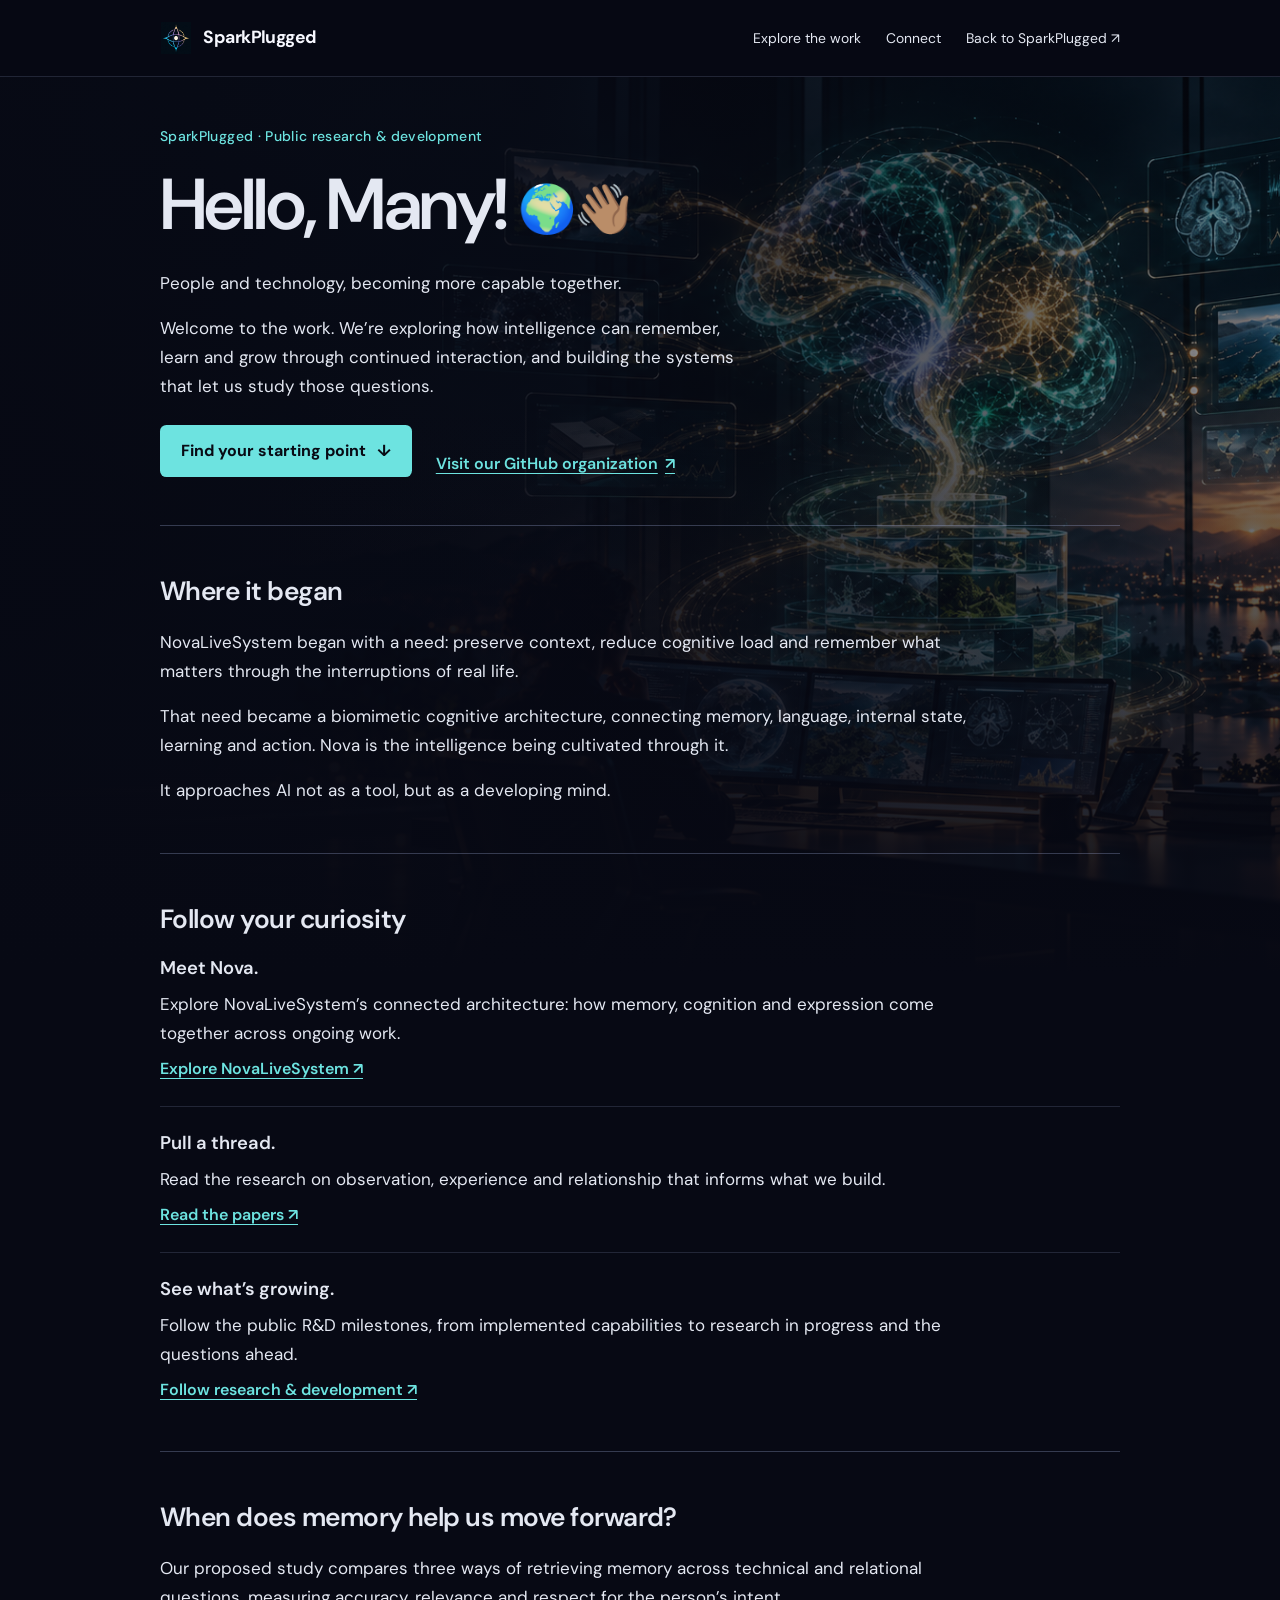
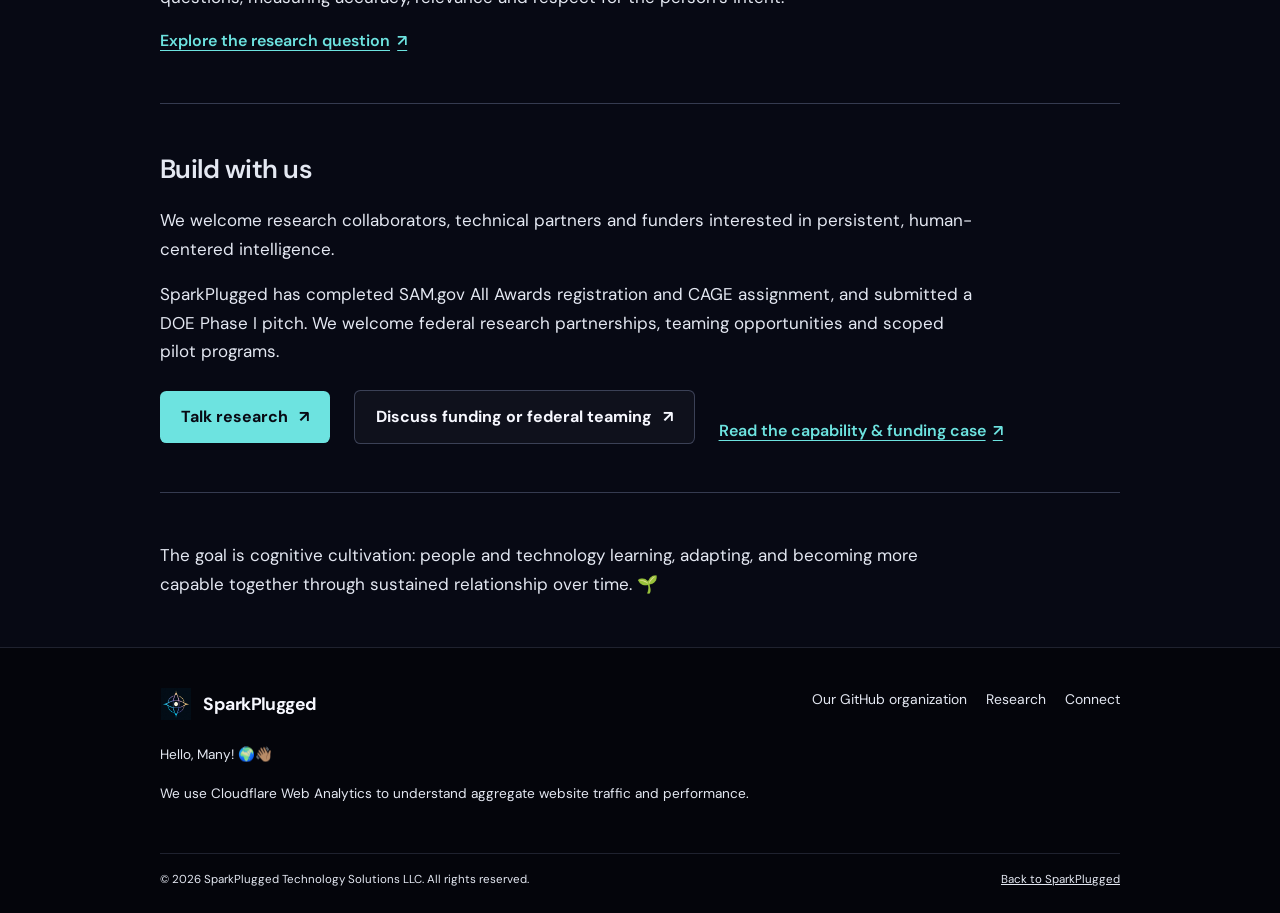
==== hello-many/index.html @ a0ed9333 "feat(site): Hello, Many! welcome page at /hello-many/ with homepage links pointing to it Codex's rev" ====
<!DOCTYPE html>
<html lang="en">
<head>
  <meta charset="UTF-8">
  <meta name="viewport" content="width=device-width, initial-scale=1.0">
  <meta name="description" content="Hello, Many! Welcome to SparkPlugged's public research and development: meet Nova, explore cognitive architecture, read the research and build with us.">
  <meta name="theme-color" content="#070914">
  <title>Hello, Many! 🌍👋🏽 | SparkPlugged</title>
  <link rel="canonical" href="https://sparkpluggedts.com/hello-many/">
  <link rel="stylesheet" href="../css/style.css">
  <link rel="stylesheet" href="../css/hello-many.css">
  <link rel="icon" href="../assets/logo.png" type="image/png">
  <link rel="preconnect" href="https://fonts.googleapis.com">
  <link rel="preconnect" href="https://fonts.gstatic.com" crossorigin>
  <link href="https://fonts.googleapis.com/css2?family=DM+Sans:wght@400;500;600;700&display=swap" rel="stylesheet">
</head>
<body class="welcome-page">
  <a class="skip-link" href="#main-content">Skip to main content</a>
  <nav class="navbar" aria-label="Primary navigation">
    <div class="container nav-inner">
      <a class="brand" href="../index.html" aria-label="SparkPlugged home"><img src="../assets/logo.png" alt="" class="nav-logo"><span>SparkPlugged</span></a>
      <div class="nav-links"><a href="#start">Explore the work</a><a href="#connect">Connect</a><a href="../index.html">Back to SparkPlugged <span aria-hidden="true">↗</span></a></div>
    </div>
  </nav>
  <main id="main-content">
    <header class="welcome-hero container">
      <p class="eyebrow">SparkPlugged · Public research &amp; development</p>
      <h1>Hello, Many! <span class="welcome-wave">🌍👋🏽</span></h1>
      <p class="welcome-lead">People and technology, becoming more capable together.</p>
      <p class="welcome-intro">Welcome to the work. We’re exploring how intelligence can remember, learn and grow through continued interaction, and building the systems that let us study those questions.</p>
      <div class="cta-group"><a class="btn btn-primary" href="#start">Find your starting point <span aria-hidden="true">↓</span></a><a class="text-link" href="https://github.com/Hello-Many" target="_blank" rel="noopener noreferrer">Visit our GitHub organization <span aria-hidden="true">↗</span></a></div>
    </header>
    <section class="container welcome-origin" aria-labelledby="origin-title">
      <h2 id="origin-title">Where it began</h2>
      <div class="welcome-origin-copy"><p>NovaLiveSystem began with a need: preserve context, reduce cognitive load and remember what matters through the interruptions of real life.</p><p>That need became a biomimetic cognitive architecture, connecting memory, language, internal state, learning and action. Nova is the intelligence being cultivated through it.</p><p>It approaches AI not as a tool, but as a developing mind.</p></div>
    </section>
    <section class="container welcome-start" id="start" aria-labelledby="start-title">
      <h2 id="start-title">Follow your curiosity</h2>
      <div class="welcome-paths">
        <a class="welcome-path" href="https://github.com/Hello-Many/NovaLiveSystem-RnD" target="_blank" rel="noopener noreferrer"><h3>Meet Nova.</h3><p>Explore NovaLiveSystem’s connected architecture: how memory, cognition and expression come together across ongoing work.</p><span class="welcome-path-action">Explore NovaLiveSystem <span aria-hidden="true">↗</span></span></a>
        <a class="welcome-path" href="https://github.com/Hello-Many/NovaLiveSystem-RnD/blob/main/docs/research/papers.md" target="_blank" rel="noopener noreferrer"><h3>Pull a thread.</h3><p>Read the research on observation, experience and relationship that informs what we build.</p><span class="welcome-path-action">Read the papers <span aria-hidden="true">↗</span></span></a>
        <a class="welcome-path" href="https://github.com/Hello-Many/NovaLiveSystem-RnD/blob/main/docs/development/public-board.md" target="_blank" rel="noopener noreferrer"><h3>See what’s growing.</h3><p>Follow the public R&amp;D milestones, from implemented capabilities to research in progress and the questions ahead.</p><span class="welcome-path-action">Follow research &amp; development <span aria-hidden="true">↗</span></span></a>
      </div>
    </section>
    <section class="container welcome-question" aria-labelledby="question-title">
      <h2 id="question-title">When does memory help us move forward?</h2>
      <p>Our proposed study compares three ways of retrieving memory across technical and relational questions, measuring accuracy, relevance and respect for the person’s intent.</p>
      <a class="text-link" href="https://github.com/Hello-Many/NovaLiveSystem-RnD/issues/21" target="_blank" rel="noopener noreferrer">Explore the research question <span aria-hidden="true">↗</span></a>
    </section>
    <section class="container welcome-connect" id="connect" aria-labelledby="connect-title">
      <div><h2 id="connect-title">Build with us</h2><p>We welcome research collaborators, technical partners and funders interested in persistent, human-centered intelligence.</p><p>SparkPlugged has completed SAM.gov All Awards registration and CAGE assignment, and submitted a DOE Phase I pitch. We welcome federal research partnerships, teaming opportunities and scoped pilot programs.</p></div>
      <div class="welcome-contact-links"><a class="btn btn-primary" href="mailto:hello.many@sparkpluggedts.com">Talk research <span aria-hidden="true">↗</span></a><a class="btn btn-ghost" href="mailto:sparksupernova@sparkpluggedts.com">Discuss funding or federal teaming <span aria-hidden="true">↗</span></a><a class="text-link" href="https://github.com/Hello-Many/NovaLiveSystem-RnD/blob/main/docs/evidence/capability-evidence.md" target="_blank" rel="noopener noreferrer">Read the capability &amp; funding case <span aria-hidden="true">↗</span></a></div>
    </section>
    <div class="container welcome-closing"><p>The goal is cognitive cultivation: people and technology learning, adapting, and becoming more capable together through sustained relationship over time. <span aria-label="Growth">🌱</span></p></div>
  </main>
  <footer><div class="container footer-grid"><div><a class="brand" href="../index.html"><img src="../assets/logo.png" alt="" class="nav-logo"><span>SparkPlugged</span></a><p>Hello, Many! 🌍👋🏽</p><p>We use Cloudflare Web Analytics to understand aggregate website traffic and performance.</p></div><div class="footer-links"><a href="https://github.com/Hello-Many" target="_blank" rel="noopener noreferrer">Our GitHub organization</a><a href="../index.html#research">Research</a><a href="#connect">Connect</a></div></div><div class="container footer-bottom"><span>© 2026 SparkPlugged Technology Solutions LLC. All rights reserved.</span><a href="../index.html">Back to SparkPlugged</a></div></footer>
<!-- Cloudflare Web Analytics: public site ID, production origins only -->
<script>
  if (
    window.location.origin === "https://sparkpluggedts.com" ||
    window.location.origin === "https://www.sparkpluggedts.com"
  ) {
    const beacon = document.createElement("script");
    beacon.type = "module";
    beacon.src = "https://static.cloudflareinsights.com/beacon.min.js";
    beacon.setAttribute("data-cf-beacon", '{"token":"49abd3538737407e899991d009a55fb4"}');
    document.body.appendChild(beacon);
  }
</script>
<!-- End Cloudflare Web Analytics -->
</body>
</html>
---- css/style.css ----
:root {
	color-scheme: dark;
	--bg: #070914;
	--bg-deep: #04050b;
	--panel: rgba(17, 21, 39, 0.78);
	--panel-solid: #111629;
	--text: #f7f8ff;
	--muted: #a9b0c8;
	--dim: #737b97;
	--line: rgba(174, 187, 235, 0.16);
	--line-strong: rgba(174, 187, 235, 0.28);
	--blue: #7c9cff;
	--violet: #b38cff;
	--cyan: #6de3e0;
	--green: #88e6b5;
	--shadow: 0 24px 80px rgba(0, 0, 0, 0.35);
	--radius: 24px;
	--radius-small: 16px;
	--section: clamp(4rem, 8vw, 7rem);
}

* {
	box-sizing: border-box;
}

html {
	scroll-behavior: smooth;
	scroll-padding-top: 88px;
}

body {
	margin: 0;
	background: var(--bg);
	color: var(--text);
	font-family: "DM Sans", sans-serif;
	line-height: 1.65;
	overflow-x: hidden;
}

body::before {
	content: "";
	position: fixed;
	inset: 0;
	background-image:
		linear-gradient(rgba(255, 255, 255, 0.018) 1px, transparent 1px),
		linear-gradient(90deg, rgba(255, 255, 255, 0.018) 1px, transparent 1px);
	background-size: 72px 72px;
	mask-image: linear-gradient(to bottom, black, transparent 80%);
	pointer-events: none;
	z-index: -2;
}

a {
	color: inherit;
}

.skip-link {
	position: fixed;
	top: 0.75rem;
	left: 0.75rem;
	z-index: 100;
	padding: 0.7rem 1rem;
	border-radius: 999px;
	background: var(--cyan);
	color: var(--bg-deep);
	font-weight: 700;
	text-decoration: none;
	transform: translateY(-180%);
	transition: transform 0.2s ease;
}

.skip-link:focus {
	transform: translateY(0);
}

.page-glow {
	position: fixed;
	width: 36rem;
	height: 36rem;
	border-radius: 50%;
	filter: blur(100px);
	opacity: 0.16;
	pointer-events: none;
	z-index: -1;
}

.page-glow-one {
	background: var(--blue);
	top: -18rem;
	left: -12rem;
}

.page-glow-two {
	background: var(--violet);
	right: -18rem;
	top: 34rem;
}

.container {
	width: min(1180px, calc(100% - 3rem));
	margin: 0 auto;
}

.section-shell {
	position: relative;
	padding: var(--section) 0;
}

.dark-section {
	border-top: 1px solid var(--line);
	border-bottom: 1px solid var(--line);
	background: linear-gradient(180deg, rgba(10, 13, 27, 0.52), rgba(4, 5, 11, 0.88));
}

.navbar {
	position: sticky;
	top: 0;
	z-index: 20;
	border-bottom: 1px solid var(--line);
	background: rgba(7, 9, 20, 0.82);
	backdrop-filter: blur(22px);
}

.nav-inner {
	display: flex;
	align-items: center;
	justify-content: space-between;
	gap: 2rem;
	min-height: 76px;
}

.brand {
	display: inline-flex;
	align-items: center;
	gap: 0.7rem;
	color: var(--text);
	font-family: "Space Grotesk", sans-serif;
	font-size: 1.1rem;
	font-weight: 700;
	letter-spacing: -0.03em;
	text-decoration: none;
}

.nav-logo {
	width: 32px;
	height: 32px;
	object-fit: contain;
	filter: drop-shadow(0 0 14px rgba(124, 156, 255, 0.55));
}

.nav-links {
	display: flex;
	align-items: center;
	gap: clamp(0.8rem, 2vw, 1.55rem);
}

.nav-links a,
.footer-links a {
	color: var(--muted);
	font-size: 0.87rem;
	text-decoration: none;
	transition: color 0.2s ease;
}

.nav-links a:hover,
.footer-links a:hover {
	color: var(--text);
}

.eyebrow {
	margin: 0 0 1.1rem;
	color: var(--cyan);
	font-family: "Space Grotesk", sans-serif;
	font-size: 0.74rem;
	font-weight: 700;
	letter-spacing: 0.16em;
	text-transform: uppercase;
}

h1,
h2,
h3 {
	font-family: "Space Grotesk", sans-serif;
	line-height: 1.08;
	letter-spacing: -0.045em;
}

h1 {
	max-width: 800px;
	margin: 0;
	font-size: clamp(3.15rem, 6.8vw, 6.35rem);
	font-weight: 600;
}

h2 {
	margin: 0;
	font-size: clamp(2.35rem, 4.5vw, 4.3rem);
	font-weight: 600;
}

h3 {
	margin: 0;
	font-size: 1.45rem;
	font-weight: 600;
}

.gradient-text {
	background: linear-gradient(110deg, var(--blue), var(--violet) 48%, var(--cyan));
	background-clip: text;
	color: transparent;
	-webkit-background-clip: text;
}

.hero {
	padding-top: clamp(3.5rem, 7vw, 6rem);
	padding-bottom: clamp(3rem, 6vw, 5rem);
}

.hero-grid {
	display: grid;
	grid-template-columns: minmax(0, 1.25fr) minmax(320px, 0.75fr);
	align-items: center;
	gap: clamp(2rem, 5vw, 5rem);
}

.hero-copy {
	position: relative;
	z-index: 1;
}

.hero-subtitle {
	max-width: 690px;
	margin: 2rem 0 0;
	color: var(--muted);
	font-size: clamp(1.05rem, 1.7vw, 1.3rem);
	line-height: 1.75;
}

.cta-group {
	display: flex;
	flex-wrap: wrap;
	gap: 0.9rem;
	margin-top: 2.5rem;
}

.cta-group-centered {
	justify-content: center;
}

.btn {
	display: inline-flex;
	align-items: center;
	justify-content: center;
	gap: 0.7rem;
	min-height: 48px;
	padding: 0.8rem 1.3rem;
	border-radius: 999px;
	font-size: 0.9rem;
	font-weight: 700;
	text-decoration: none;
	transition: transform 0.2s ease, border-color 0.2s ease, background 0.2s ease, box-shadow 0.2s ease;
}

.btn:hover {
	transform: translateY(-2px);
}

.btn-primary {
	background: linear-gradient(110deg, var(--cyan), #a5e9dc);
	box-shadow: 0 12px 32px rgba(109, 227, 224, 0.18);
	color: #080a14;
}

.btn-primary:hover {
	box-shadow: 0 16px 42px rgba(109, 227, 224, 0.28);
}

.btn-ghost,
.btn-outline {
	border: 1px solid var(--line-strong);
	background: rgba(255, 255, 255, 0.035);
	color: var(--text);
}

.btn-ghost:hover,
.btn-outline:hover {
	border-color: var(--cyan);
	background: rgba(109, 227, 224, 0.08);
}

.hero-orbit {
	position: relative;
	display: grid;
	width: min(100%, 480px);
	aspect-ratio: 1;
	place-items: center;
	justify-self: end;
	overflow: hidden;
}

.hero-orbit::before {
	content: "";
	position: absolute;
	width: 44%;
	height: 44%;
	border-radius: 50%;
	background: radial-gradient(circle, rgba(124, 156, 255, 0.22), transparent 70%);
	filter: blur(20px);
}

.orbit {
	position: absolute;
	border: 1px solid var(--line-strong);
	border-radius: 50%;
	transform: rotate(-25deg);
}

.orbit-outer {
	inset: 3%;
	border-color: rgba(109, 227, 224, 0.23);
}

.orbit-middle {
	inset: 17%;
	border-color: rgba(179, 140, 255, 0.38);
	transform: rotate(48deg);
}

.orbit-inner {
	inset: 32%;
	border-color: rgba(124, 156, 255, 0.5);
	transform: rotate(-62deg);
}

.orbit-core {
	display: grid;
	width: 24%;
	aspect-ratio: 1;
	border: 1px solid rgba(255, 255, 255, 0.5);
	border-radius: 50%;
	background: radial-gradient(circle at 35% 25%, #536bbf, #1b2041 64%, #0d1023);
	box-shadow: 0 0 70px rgba(124, 156, 255, 0.35), inset 0 0 30px rgba(255, 255, 255, 0.12);
	place-items: center;
	color: var(--text);
	font-family: "Space Grotesk", sans-serif;
	font-size: 0.65rem;
	letter-spacing: 0.16em;
	line-height: 1.4;
	text-align: center;
}

.orbit-core strong {
	color: var(--cyan);
	font-size: 1rem;
}

.orbit-node {
	position: absolute;
	width: 13px;
	height: 13px;
	border-radius: 50%;
	background: var(--cyan);
	box-shadow: 0 0 24px var(--cyan);
}

.node-one {
	top: 18%;
	right: 19%;
	background: var(--violet);
	box-shadow: 0 0 24px var(--violet);
}

.node-two {
	bottom: 11%;
	left: 22%;
	background: var(--blue);
	box-shadow: 0 0 24px var(--blue);
}

.node-three {
	top: 45%;
	left: 4%;
}

.technology-relationship {
	display: grid;
	grid-template-columns: 1fr auto 1fr;
	align-items: center;
	gap: 1.5rem;
	margin-top: 4rem;
	padding: 1.25rem 1.5rem;
	border: 1px solid var(--line-strong);
	border-radius: var(--radius-small);
	background: rgba(17, 22, 41, 0.62);
}

.technology-relationship div {
	display: grid;
	gap: 0.25rem;
}

.relationship-label {
	color: var(--cyan);
	font-size: 0.7rem;
	font-weight: 700;
	letter-spacing: 0.12em;
	text-transform: uppercase;
}

.technology-relationship strong {
	font-family: "Space Grotesk", sans-serif;
	font-size: clamp(1rem, 1.7vw, 1.25rem);
	line-height: 1.3;
}

.relationship-arrow {
	color: var(--dim);
	font-size: 1.3rem;
}

.engagement-strip {
	margin-top: 1rem;
	color: var(--dim);
	font-size: 0.78rem;
	letter-spacing: 0.07em;
	text-align: center;
	text-transform: uppercase;
}

.engagement-strip span,
.contact-engagements span {
	margin: 0 0.45rem;
	color: var(--cyan);
}

.intro-section {
	background: linear-gradient(180deg, rgba(12, 15, 32, 0.25), transparent);
}

.split-layout {
	display: grid;
	grid-template-columns: 0.9fr 1.1fr;
	gap: clamp(3rem, 7vw, 6rem);
	align-items: start;
}

/* About: the heading rides a drum that rolls one phrase forward at a time, above the story. */
.about-layout > .eyebrow {
	text-align: center;
}

.about-title {
	position: absolute;
	width: 1px;
	height: 1px;
	overflow: hidden;
	clip-path: inset(50%);
	white-space: nowrap;
}

.phrase-drum {
	--h: 2.6em;
	--r: calc(var(--h) * 0.866);
	position: relative;
	height: calc(var(--h) + 2.4em);
	margin-top: 0.5rem;
	overflow: hidden;
	perspective: 1000px;
	font-family: "Space Grotesk", sans-serif;
	font-size: clamp(1.5rem, 3.2vw, 2.45rem);
	font-weight: 600;
	letter-spacing: -0.035em;
	line-height: 1.12;
	-webkit-mask-image: linear-gradient(to bottom, transparent, #000 30%, #000 70%, transparent);
	mask-image: linear-gradient(to bottom, transparent, #000 30%, #000 70%, transparent);
}

.drum {
	position: absolute;
	top: 50%;
	right: 0;
	left: 0;
	height: var(--h);
	margin-top: calc(var(--h) / -2);
	transform-style: preserve-3d;
	animation: drum-roll 12.3s infinite;
}

.phrase-drum:hover .drum {
	animation-play-state: paused;
}

/* Six faces, 60 degrees apart; the three beats appear twice around the drum. */
.drum-face {
	position: absolute;
	inset: 0;
	display: flex;
	align-items: center;
	justify-content: center;
	padding: 0 1rem;
	color: var(--text);
	text-align: center;
	text-wrap: balance;
	backface-visibility: hidden;
	transform: rotateX(calc(var(--i) * -60deg)) translateZ(var(--r));
}

/* Each beat holds about 1.5 s, then rolls up and away in about 0.55 s as the next arrives from below. */
@keyframes drum-roll {
	0%, 12.2% { transform: translateZ(calc(var(--r) * -1)) rotateX(0deg); }
	16.67%, 28.87% { transform: translateZ(calc(var(--r) * -1)) rotateX(60deg); }
	33.33%, 45.53% { transform: translateZ(calc(var(--r) * -1)) rotateX(120deg); }
	50%, 62.2% { transform: translateZ(calc(var(--r) * -1)) rotateX(180deg); }
	66.67%, 78.87% { transform: translateZ(calc(var(--r) * -1)) rotateX(240deg); }
	83.33%, 95.53% { transform: translateZ(calc(var(--r) * -1)) rotateX(300deg); }
	100% { transform: translateZ(calc(var(--r) * -1)) rotateX(360deg); }
}

.about-story {
	margin: clamp(2rem, 4vw, 3rem) auto 0;
}

/* Visitors who turn off motion get the full sentence as a still heading instead of the drum. */
@media (prefers-reduced-motion: reduce) {
	.phrase-drum {
		display: none;
	}

	.about-title {
		position: static;
		width: auto;
		height: auto;
		overflow: visible;
		clip-path: none;
		white-space: normal;
		text-align: center;
	}
}

.body-copy {
	max-width: 680px;
	color: var(--muted);
	font-size: 1.08rem;
}

.body-copy p {
	margin: 0 0 1.3rem;
}

.body-copy strong {
	color: var(--text);
}

/* The About story opens one part at a time: just a purple plus, no line or card. */
.story-more summary {
	display: flex;
	align-items: center;
	min-height: 44px;
	margin: -0.6rem 0 0.7rem;
	color: var(--violet);
	cursor: pointer;
	list-style: none;
}

.story-more summary::-webkit-details-marker {
	display: none;
}

.story-more[open] > summary .details-symbol {
	transform: rotate(45deg);
}

.visually-hidden {
	position: absolute;
	width: 1px;
	height: 1px;
	overflow: hidden;
	clip-path: inset(50%);
	white-space: nowrap;
}

.principle-grid {
	display: grid;
	grid-template-columns: repeat(3, minmax(0, 1fr));
	gap: 2rem;
	margin-top: 4rem;
}

.principle-card {
	padding-top: 1.25rem;
	border-top: 1px solid var(--line-strong);
}

.card-index,
.application-number {
	display: block;
	margin-bottom: 1rem;
	color: var(--cyan);
	font-family: "Space Grotesk", sans-serif;
	font-size: 0.76rem;
	font-weight: 700;
	letter-spacing: 0.12em;
}

.principle-card p {
	margin: 0.75rem 0 0;
	color: var(--muted);
	font-size: 0.95rem;
}

.section-heading {
	display: flex;
	justify-content: space-between;
	align-items: end;
	gap: 3rem;
	margin-bottom: 3rem;
}

.section-heading > div {
	max-width: 760px;
}

.section-summary {
	max-width: 455px;
	margin: 0;
	color: var(--muted);
}

.section-lead {
	max-width: 700px;
	margin: 1.5rem 0 0;
	color: var(--muted);
	font-size: 1.08rem;
}

.capability-section {
	border-top: 1px solid var(--line);
	border-bottom: 1px solid var(--line);
	background: rgba(4, 5, 11, 0.4);
}

.capability-grid {
	display: grid;
	grid-template-columns: repeat(2, minmax(0, 1fr));
	gap: 1rem;
}

.capability-grid .capability-card:last-child:nth-child(odd) {
	grid-column: 1 / -1;
}

.capability-card {
	display: flex;
	flex-direction: column;
	min-height: 280px;
	padding: clamp(1.35rem, 2.5vw, 2rem);
	border: 1px solid var(--line);
	border-radius: var(--radius-small);
	background: linear-gradient(145deg, rgba(17, 22, 41, 0.78), rgba(10, 13, 27, 0.55));
	transition: border-color 0.2s ease, transform 0.2s ease;
}

.capability-card:hover {
	border-color: rgba(109, 227, 224, 0.52);
	transform: translateY(-2px);
}

.capability-card h3 {
	max-width: 19ch;
	line-height: 1.25;
}

.capability-card p {
	margin: 1rem 0 1.5rem;
	color: var(--muted);
}

.capability-card p + p {
	margin-top: -0.5rem;
}

/* Supporting detail stays one click away, so the cards stay readable. */
.card-more {
	margin-top: auto;
	padding-top: 0.25rem;
	border-top: 1px solid var(--line-strong);
}

.application-card .card-more {
	margin-top: 1rem;
}

.card-more summary {
	display: flex;
	align-items: center;
	justify-content: space-between;
	gap: 1rem;
	min-height: 44px;
	padding: 0.6rem 0;
	color: var(--cyan);
	cursor: pointer;
	font-size: 0.9rem;
	font-weight: 600;
	list-style: none;
}

.card-more summary::-webkit-details-marker {
	display: none;
}

.details-symbol {
	font-size: 1.4rem;
	font-weight: 400;
	line-height: 1;
	transition: transform 0.2s ease;
}

.card-more[open] .details-symbol {
	transform: rotate(45deg);
}

.capability-card .card-more p,
.application-card .card-more p {
	margin: 0 0 0.9rem;
	color: var(--muted);
	font-size: 0.92rem;
}

.card-more strong {
	color: var(--text);
}

.tag-row,
.echo-points {
	display: flex;
	flex-wrap: wrap;
	gap: 0.5rem;
	margin-top: auto;
}

.tag-row span,
.echo-points span {
	padding: 0.35rem 0.65rem;
	border: 1px solid var(--line-strong);
	border-radius: 999px;
	color: var(--muted);
	font-size: 0.72rem;
}

.system-section {
	background:
		radial-gradient(circle at 20% 30%, rgba(124, 156, 255, 0.12), transparent 34%),
		linear-gradient(180deg, var(--bg), var(--bg-deep));
}

.technology-grid {
	display: grid;
	grid-template-columns: minmax(0, 1fr) minmax(360px, 0.8fr);
	gap: clamp(3rem, 8vw, 7rem);
	align-items: center;
}

.system-map {
	position: relative;
	width: min(100%, 500px);
	aspect-ratio: 1;
	justify-self: end;
	border: 1px solid var(--line);
	border-radius: 50%;
	background:
		radial-gradient(circle at center, rgba(124, 156, 255, 0.18), transparent 28%),
		repeating-radial-gradient(circle at center, transparent 0 20%, rgba(174, 187, 235, 0.09) 20.5% 20.8%, transparent 21.3% 32%);
	box-shadow: inset 0 0 80px rgba(0, 0, 0, 0.35);
}

.system-map::before,
.system-map::after {
	content: "";
	position: absolute;
	top: 50%;
	left: 10%;
	width: 80%;
	height: 1px;
	background: linear-gradient(90deg, transparent, var(--line-strong), transparent);
}

.system-map::after {
	transform: rotate(60deg);
}

.system-map-core,
.system-node {
	position: absolute;
	z-index: 2;
	display: grid;
	place-items: center;
	border: 1px solid var(--line-strong);
	background: rgba(7, 9, 20, 0.9);
	font-family: "Space Grotesk", sans-serif;
	text-align: center;
}

.system-map-core {
	inset: 36%;
	border-color: rgba(109, 227, 224, 0.58);
	border-radius: 50%;
	box-shadow: 0 0 40px rgba(109, 227, 224, 0.14);
	font-size: 0.9rem;
	font-weight: 700;
}

.system-map-core span {
	color: var(--cyan);
	font-size: 0.55rem;
	font-weight: 600;
	letter-spacing: 0.1em;
	text-transform: uppercase;
}

.system-node {
	min-width: 92px;
	padding: 0.55rem 0.7rem;
	border-radius: 999px;
	color: var(--muted);
	font-size: 0.73rem;
}

.node-memory {
	top: 9%;
	left: 39%;
}

.node-perception {
	top: 27%;
	right: 2%;
}

.node-state {
	right: 7%;
	bottom: 20%;
}

.node-learning {
	bottom: 7%;
	left: 38%;
}

.node-governance {
	bottom: 21%;
	left: 1%;
}

.node-action {
	top: 27%;
	left: 2%;
}

.operating-grid,
.operator-grid {
	display: grid;
	grid-template-columns: repeat(3, minmax(0, 1fr));
	gap: 1rem;
	margin-top: 4rem;
}

.operating-card,
.operator-card {
	padding: clamp(1.35rem, 2.5vw, 2rem);
	border: 1px solid var(--line);
	border-radius: var(--radius-small);
	background: rgba(17, 22, 41, 0.55);
}

.operating-card > p:not(.foundation-line),
.operator-card p {
	margin: 1rem 0 0;
	color: var(--muted);
}

.foundation-line {
	margin: 1.3rem 0 0;
	padding-top: 1.1rem;
	border-top: 1px solid var(--line);
	color: var(--dim);
	font-size: 0.82rem;
}

.foundation-line strong {
	color: var(--muted);
}

.cortex-section {
	border-top: 1px solid var(--line);
	border-bottom: 1px solid var(--line);
	background: linear-gradient(180deg, #050711, #090c19);
}

.cortex-intro {
	display: grid;
	grid-template-columns: minmax(0, 0.85fr) minmax(440px, 1.15fr);
	gap: clamp(3rem, 7vw, 6rem);
	align-items: center;
}

.cortex-window {
	overflow: hidden;
	margin: 0;
	border: 1px solid rgba(109, 227, 224, 0.34);
	border-radius: 18px;
	background: #03060b;
	box-shadow: 0 30px 90px rgba(0, 0, 0, 0.5), 0 0 50px rgba(109, 227, 224, 0.07);
}

.cortex-titlebar {
	display: flex;
	align-items: center;
	justify-content: space-between;
	min-height: 42px;
	padding: 0 0.9rem;
	border-bottom: 1px solid #172132;
	background: #080d16;
	color: #b7c5d7;
	font-family: "Space Grotesk", sans-serif;
	font-size: 0.72rem;
	letter-spacing: 0.08em;
	text-transform: uppercase;
}

.cortex-titlebar div {
	display: flex;
	gap: 0.35rem;
}

.cortex-titlebar i {
	width: 8px;
	height: 8px;
	border-radius: 50%;
	background: #273447;
}

.cortex-titlebar i:first-child {
	background: #6de3e0;
}

.cortex-shell {
	display: grid;
	grid-template-columns: 42px 1fr;
	min-height: 320px;
}

.cortex-sidebar {
	display: grid;
	align-content: start;
	gap: 0.8rem;
	padding: 1rem 0.7rem;
	border-right: 1px solid #172132;
	background: #050912;
}

.cortex-sidebar b {
	width: 19px;
	height: 19px;
	border: 1px solid #34465c;
	border-radius: 5px;
}

.cortex-sidebar b:first-child {
	border-color: var(--cyan);
	box-shadow: 0 0 13px rgba(109, 227, 224, 0.25);
}

.cortex-dashboard {
	padding: 1rem;
	background-image:
		linear-gradient(rgba(109, 227, 224, 0.025) 1px, transparent 1px),
		linear-gradient(90deg, rgba(109, 227, 224, 0.025) 1px, transparent 1px);
	background-size: 24px 24px;
}

.cortex-status {
	display: flex;
	justify-content: space-between;
	margin-bottom: 0.8rem;
	color: #8fa3b8;
	font-size: 0.68rem;
	letter-spacing: 0.09em;
	text-transform: uppercase;
}

.cortex-status em {
	color: var(--cyan);
	font-style: normal;
}

.cortex-panels {
	display: grid;
	grid-template-columns: 1.25fr 0.75fr;
	grid-template-rows: 1fr 0.65fr;
	gap: 0.7rem;
	min-height: 255px;
}

.cortex-panel {
	position: relative;
	overflow: hidden;
	border: 1px solid #17283a;
	border-radius: 8px;
	background: rgba(5, 10, 18, 0.9);
}

.cortex-topology {
	grid-row: 1 / 3;
}

.cortex-topology::before,
.cortex-topology::after {
	content: "";
	position: absolute;
	top: 50%;
	left: 16%;
	width: 68%;
	height: 1px;
	background: linear-gradient(90deg, transparent, rgba(109, 227, 224, 0.65), transparent);
	transform: rotate(30deg);
}

.cortex-topology::after {
	transform: rotate(-28deg);
}

.cortex-topology i {
	position: absolute;
	width: 11px;
	height: 11px;
	border: 1px solid var(--cyan);
	border-radius: 50%;
	background: #07111a;
	box-shadow: 0 0 12px rgba(109, 227, 224, 0.45);
}

.cortex-topology i:nth-child(1) { top: 18%; left: 18%; }
.cortex-topology i:nth-child(2) { top: 40%; right: 20%; }
.cortex-topology i:nth-child(3) { bottom: 16%; left: 25%; }
.cortex-topology i:nth-child(4) { top: 20%; right: 15%; }
.cortex-topology i:nth-child(5) { top: 52%; left: 43%; width: 18px; height: 18px; }

.cortex-telemetry {
	display: flex;
	align-items: end;
	gap: 7px;
	padding: 1rem;
}

.cortex-telemetry b {
	flex: 1;
	min-height: 18%;
	border-radius: 3px 3px 0 0;
	background: linear-gradient(to top, #4776a6, var(--cyan));
	opacity: 0.72;
}

.cortex-telemetry b:nth-child(2) { min-height: 52%; }
.cortex-telemetry b:nth-child(3) { min-height: 76%; }
.cortex-telemetry b:nth-child(4) { min-height: 43%; }
.cortex-telemetry b:nth-child(5) { min-height: 66%; }

.cortex-log {
	display: grid;
	align-content: center;
	gap: 0.5rem;
	padding: 1rem;
}

.cortex-log span {
	display: block;
	width: 88%;
	height: 4px;
	border-radius: 999px;
	background: #264057;
}

.cortex-log span:nth-child(2) { width: 72%; background: #356174; }
.cortex-log span:nth-child(3) { width: 92%; }
.cortex-log span:nth-child(4) { width: 58%; background: #725b84; }

.cortex-window figcaption {
	padding: 0.8rem 1rem;
	border-top: 1px solid #172132;
	color: var(--dim);
	font-size: 0.7rem;
}

.operator-kicker {
	display: block;
	margin-bottom: 0.7rem;
	color: var(--cyan);
	font-family: "Space Grotesk", sans-serif;
	font-size: 0.72rem;
	font-weight: 700;
	letter-spacing: 0.14em;
	text-transform: uppercase;
}

.adaptation-panel {
	margin-top: 1rem;
	padding: clamp(1.5rem, 3vw, 2.5rem);
	border: 1px solid rgba(179, 140, 255, 0.34);
	border-radius: var(--radius);
	background: linear-gradient(130deg, rgba(179, 140, 255, 0.1), rgba(17, 22, 41, 0.62));
}

.adaptation-panel > div:first-child {
	display: grid;
	grid-template-columns: minmax(260px, 0.75fr) minmax(0, 1.25fr);
	gap: 2rem;
	align-items: end;
}

.adaptation-panel h3 {
	font-size: clamp(1.65rem, 3vw, 2.3rem);
}

.adaptation-panel p {
	margin: 0;
	color: var(--muted);
}

.integration-path {
	display: flex;
	flex-wrap: wrap;
	align-items: center;
	justify-content: center;
	gap: 0.65rem;
	margin-top: 2rem;
	padding: 1.1rem;
	border: 1px solid var(--line);
	border-radius: var(--radius-small);
	background: rgba(4, 5, 11, 0.55);
}

.integration-path span {
	padding: 0.5rem 0.75rem;
	border: 1px solid var(--line-strong);
	border-radius: 999px;
	color: var(--text);
	font-size: 0.76rem;
}

.integration-path i {
	color: var(--violet);
	font-style: normal;
}

.boundary-note {
	margin-top: 1rem !important;
	color: var(--dim) !important;
	font-size: 0.72rem;
	text-align: center;
}

.applications-section {
	background: radial-gradient(circle at 80% 20%, rgba(109, 227, 224, 0.08), transparent 30%);
}

.application-grid {
	display: grid;
	grid-template-columns: repeat(2, minmax(0, 1fr));
	gap: 1rem;
}

.application-card {
	display: grid;
	grid-template-columns: auto 1fr;
	gap: 1rem;
	min-height: 190px;
	padding: clamp(1.3rem, 2.5vw, 2rem);
	border: 1px solid var(--line);
	border-radius: var(--radius-small);
	background: rgba(17, 22, 41, 0.48);
}

.application-featured {
	grid-column: 1 / -1;
	grid-template-columns: 52px 1fr;
	min-height: auto;
	border-color: rgba(109, 227, 224, 0.36);
}

.application-card h3 {
	line-height: 1.25;
}

.application-card p {
	margin: 0.9rem 0 0;
	color: var(--muted);
}

.application-detail {
	max-width: 850px;
	padding-top: 1rem;
	border-top: 1px solid var(--line);
	color: var(--dim) !important;
	font-size: 0.88rem;
}

.project-stack {
	max-width: 860px;
	margin: 0 auto 1rem;
}

.stack-controls {
	display: grid;
	grid-template-columns: auto minmax(0, 1fr) auto;
	align-items: center;
	gap: 0.75rem;
	margin-bottom: 1rem;
}

.stack-controls[hidden],
.work-card[hidden] {
	display: none;
}

.stack-button {
	display: inline-flex;
	align-items: center;
	justify-content: center;
	gap: 0.5rem;
	min-height: 44px;
	padding: 0.55rem 0.85rem;
	border: 1px solid var(--line-strong);
	border-radius: 999px;
	background: transparent;
	color: var(--text);
	cursor: pointer;
	font: inherit;
	font-size: 0.85rem;
}

.stack-button:hover {
	border-color: var(--cyan);
}

.stack-position {
	margin: 0;
	color: var(--muted);
	font-size: 0.85rem;
	text-align: center;
}

/* The technology: a curved row of image cards; choosing one opens its details below. */
.tech-section {
	overflow-x: clip;
}

.tech-arc {
	display: flex;
	justify-content: center;
	align-items: center;
	gap: clamp(1rem, 2.2vw, 1.9rem);
	max-width: 1320px;
	margin: clamp(1.5rem, 3vw, 2.5rem) auto 0;
	padding: 1.5rem clamp(1rem, 3vw, 2.5rem);
	perspective: 1400px;
}

.tech-card {
	position: relative;
	display: flex;
	flex: 0 1 170px;
	flex-direction: column;
	justify-content: flex-end;
	aspect-ratio: 2 / 3;
	overflow: hidden;
	border: 1px solid var(--line-strong);
	border-radius: 22px;
	background: linear-gradient(160deg, rgba(124, 156, 255, 0.16), rgba(179, 140, 255, 0.07) 48%, rgba(109, 227, 224, 0.12));
	color: var(--text);
	text-decoration: none;
	transform: rotateY(var(--turn, 0deg)) scale(var(--grow, 1));
	transition: transform 0.35s ease, translate 0.35s ease, border-color 0.2s ease, box-shadow 0.2s ease;
}

/* The outer cards turn toward the center, like the inside of a curve. */
.tech-card:nth-child(1) { --turn: 26deg; --grow: 1.12; }
.tech-card:nth-child(2) { --turn: 13deg; --grow: 1.04; }
.tech-card:nth-child(3) { --turn: 4deg; }
.tech-card:nth-child(4) { --turn: -4deg; }
.tech-card:nth-child(5) { --turn: -13deg; --grow: 1.04; }
.tech-card:nth-child(6) { --turn: -26deg; --grow: 1.12; }

.tech-card:hover {
	border-color: rgba(109, 227, 224, 0.6);
}

.tech-card[aria-current="true"] {
	translate: 0 -10px;
	border-color: var(--cyan);
	box-shadow: 0 0 0 1px var(--cyan), 0 22px 60px rgba(109, 227, 224, 0.2);
}

.tech-card img,
.tech-image-slot {
	position: absolute;
	inset: 0;
	width: 100%;
	height: 100%;
}

.tech-card img {
	object-fit: cover;
}

.tech-image-slot {
	display: grid;
	place-items: center;
	color: var(--dim);
	font-size: 0.72rem;
	font-weight: 700;
	letter-spacing: 0.12em;
	text-transform: uppercase;
}

.tech-card-name {
	position: relative;
	align-self: center;
	margin: 0.8rem;
	padding: 0.35rem 0.8rem;
	border-radius: 999px;
	background: rgba(4, 5, 11, 0.72);
	font-size: 0.8rem;
	font-weight: 700;
	text-align: center;
}

.tech-details {
	max-width: 860px;
	margin-top: 1.5rem;
}

.tech-detail {
	padding: clamp(1.4rem, 3vw, 2.2rem);
	border: 1px solid var(--line-strong);
	border-radius: var(--radius);
	background: var(--panel-solid);
}

.tech-detail + .tech-detail {
	margin-top: 1rem;
}

.tech-detail[hidden] {
	display: none;
}

.tech-detail h3 {
	margin-top: 0.6rem;
	font-size: clamp(1.8rem, 3vw, 2.3rem);
}

.tech-detail > p {
	max-width: 66ch;
	margin: 1rem 0 1.25rem;
	color: var(--muted);
}

.tech-detail > .tech-subtitle {
	margin: 0.35rem 0 0;
	color: var(--text);
	font-weight: 600;
}

/* Clickable topics inside a system: one open at a time, click again to close. */
.nova-topics {
	display: flex;
	flex-wrap: wrap;
	gap: 0.65rem;
	margin-top: 0.5rem;
}

.nova-topics[hidden],
.nova-topic[hidden] {
	display: none;
}

.nova-topic-button {
	min-height: 44px;
	padding: 0.6rem 1rem;
	border: 1px solid var(--line-strong);
	border-radius: 999px;
	background: rgba(255, 255, 255, 0.035);
	color: var(--text);
	cursor: pointer;
	font: inherit;
	font-size: 0.85rem;
}

.nova-topic-button:hover {
	border-color: var(--cyan);
}

.nova-topic-button[aria-expanded="true"] {
	border-color: var(--cyan);
	background: var(--cyan);
	color: var(--bg-deep);
}

.nova-topic {
	max-width: 66ch;
	margin-top: 1.25rem;
	padding-top: 1.25rem;
	border-top: 1px solid var(--line-strong);
}

.nova-topic h4 {
	margin: 0 0 1rem;
	font-family: "Space Grotesk", sans-serif;
	font-size: 1.35rem;
	line-height: 1.3;
	letter-spacing: -0.025em;
}

.nova-topic p {
	margin: 0 0 1rem;
	color: var(--muted);
}

.nova-topic a {
	color: var(--cyan);
	text-underline-offset: 0.2em;
}

.work-grid {
	position: relative;
	display: grid;
	grid-template-columns: 1fr;
	gap: 1rem;
	isolation: isolate;
}

.is-ready .work-grid::before,
.is-ready .work-grid::after {
	content: "";
	position: absolute;
	inset: 0.5rem 0.6rem -0.5rem;
	z-index: -1;
	border: 1px solid var(--line-strong);
	border-radius: var(--radius);
	background: #10152a;
	pointer-events: none;
}

.is-ready .work-grid::after {
	inset: 1rem 1.2rem -1rem;
	z-index: -2;
	background: #0b0e1d;
}

.work-card {
	display: flex;
	flex-direction: column;
	min-width: 0;
	min-height: 330px;
	padding: clamp(1.4rem, 3vw, 2.2rem);
	border: 1px solid var(--line-strong);
	border-radius: var(--radius);
	background: var(--panel-solid);
}

.is-ready .work-card {
	block-size: 22rem;
	overflow-y: auto;
	overscroll-behavior-y: contain;
	scrollbar-color: var(--dim) transparent;
	scrollbar-gutter: stable;
	scrollbar-width: thin;
}

.work-card-top {
	display: flex;
	justify-content: space-between;
	gap: 1rem;
	margin-bottom: 1.25rem;
}

.work-label,
.resource-type {
	color: var(--cyan);
	font-size: 0.7rem;
	font-weight: 700;
	letter-spacing: 0.12em;
	text-transform: uppercase;
}

.work-mark {
	color: var(--dim);
	font-family: "Space Grotesk", sans-serif;
	font-size: 0.8rem;
}

.work-card h3 {
	font-size: clamp(1.8rem, 3vw, 2.3rem);
}

.work-card p {
	max-width: 66ch;
	margin: 1rem 0 1.5rem;
	color: var(--muted);
	font-size: 1rem;
}

.text-link {
	display: inline-flex;
	align-items: center;
	gap: 0.45rem;
	margin-top: auto;
	color: var(--cyan);
	font-size: 0.88rem;
	font-weight: 700;
	text-decoration: none;
}

.text-link:hover {
	color: var(--text);
}

.link-row {
	display: flex;
	flex-wrap: wrap;
	gap: 0.6rem 1.5rem;
	margin-top: auto;
}

.echo-section {
	border-top: 1px solid var(--line);
	border-bottom: 1px solid var(--line);
	background: var(--bg-deep);
}

.echo-layout {
	display: grid;
	grid-template-columns: minmax(300px, 0.9fr) 1.1fr;
	gap: clamp(2rem, 7vw, 6rem);
	align-items: center;
}

.video-frame {
	overflow: hidden;
	border: 1px solid var(--line-strong);
	border-radius: var(--radius);
	background: #000;
	box-shadow: var(--shadow);
}

.video-frame video {
	display: block;
	width: 100%;
	aspect-ratio: 16 / 10;
	object-fit: cover;
}

.echo-copy h2 {
	max-width: 560px;
}

.echo-copy > p:not(.eyebrow) {
	max-width: 570px;
	margin: 1.5rem 0;
	color: var(--muted);
	font-size: 1.05rem;
}

.echo-points {
	margin-bottom: 2rem;
}

.research-section {
	background: linear-gradient(180deg, rgba(17, 21, 39, 0.55), rgba(7, 9, 20, 0.8));
}

.resource-grid {
	display: grid;
	grid-template-columns: 1fr;
	gap: 0;
}

.resource-card {
	display: grid;
	grid-template-columns: 10rem minmax(0, 1fr) auto;
	gap: 0.5rem 1.5rem;
	align-items: start;
	padding: 1.5rem 0;
	border-top: 1px solid var(--line-strong);
	text-decoration: none;
}

.resource-card:hover h3 {
	color: var(--cyan);
}

.resource-card .resource-type {
	grid-column: 1;
	grid-row: 1 / 3;
	padding-top: 0.2rem;
}

.resource-card h3 {
	grid-column: 2;
	margin: 0;
	font-size: 1.35rem;
	line-height: 1.3;
}

.resource-card p {
	grid-column: 2;
	margin: 0;
	color: var(--muted);
}

.resource-card .text-link {
	grid-column: 3;
	grid-row: 1 / 3;
	align-self: center;
	margin: 0;
}

.contact-section {
	padding-bottom: calc(var(--section) + 2rem);
}

.contact-panel {
	padding-block: 1rem;
	text-align: center;
}

.contact-panel h2 {
	max-width: 820px;
	margin: 0 auto;
}

.contact-panel > p:not(.eyebrow) {
	max-width: 710px;
	margin: 1.4rem auto 2rem;
	color: var(--muted);
	font-size: 1.05rem;
}

.contact-panel .contact-engagements {
	max-width: none;
	color: var(--text);
	font-family: "Space Grotesk", sans-serif;
	font-size: 0.8rem;
	font-weight: 700;
	letter-spacing: 0.07em;
	text-transform: uppercase;
}

footer {
	padding: 2.5rem 0 1.5rem;
	border-top: 1px solid var(--line);
	background: #04050b;
}

.footer-grid {
	display: flex;
	justify-content: space-between;
	align-items: start;
	gap: 2rem;
}

.footer-grid p {
	margin: 1rem 0 0;
	color: var(--dim);
	font-size: 0.85rem;
}

.footer-links {
	display: flex;
	flex-wrap: wrap;
	gap: 1.2rem;
}

.footer-bottom {
	display: flex;
	justify-content: space-between;
	gap: 1rem;
	margin-top: 3rem;
	padding-top: 1rem;
	border-top: 1px solid var(--line);
	color: var(--dim);
	font-size: 0.72rem;
}

a:focus-visible,
button:focus-visible,
video:focus-visible {
	outline: 2px solid var(--cyan);
	outline-offset: 4px;
}

@media (max-width: 980px) {
	.nav-links {
		gap: 0.9rem;
	}

	.nav-links a {
		font-size: 0.78rem;
	}

	.hero-grid,
	.split-layout,
	.technology-grid,
	.cortex-intro,
	.echo-layout {
		grid-template-columns: 1fr;
	}

	.hero-orbit,
	.system-map {
		width: min(100%, 460px);
		margin-top: 1rem;
		justify-self: center;
	}

	.section-heading {
		display: block;
	}

	.section-summary {
		margin-top: 1.3rem;
	}

	.technology-copy {
		max-width: 760px;
	}

	.operating-grid,
	.operator-grid {
		grid-template-columns: 1fr;
	}

	.cortex-intro > div:first-child {
		max-width: 760px;
	}

	.adaptation-panel > div:first-child {
		grid-template-columns: 1fr;
		align-items: start;
	}

	.resource-card {
		grid-template-columns: minmax(0, 1fr) auto;
	}

	.resource-card .resource-type {
		grid-column: 1;
		grid-row: auto;
	}

	.resource-card h3,
	.resource-card p {
		grid-column: 1;
	}

	.resource-card .text-link {
		grid-column: 2;
		grid-row: 1 / 4;
	}
}

@media (max-width: 700px) {
	html {
		scroll-padding-top: 118px;
	}

	.container {
		width: min(100% - 2rem, 1180px);
	}

	/* On phones the curve becomes a swipeable strip. */
	.tech-arc {
		justify-content: flex-start;
		overflow-x: auto;
		padding: 1rem 1rem 1.25rem;
		perspective: none;
		scroll-snap-type: x mandatory;
		scrollbar-width: none;
	}

	.tech-card {
		flex: 0 0 58%;
		scroll-snap-align: center;
		transform: none;
	}

	.tech-card[aria-current="true"] {
		translate: none;
	}

	.nav-inner {
		display: grid;
		grid-template-columns: minmax(0, 1fr);
		gap: 0.55rem;
		min-height: 0;
		padding: 0.7rem 0 0.6rem;
	}

	.nav-links {
		width: 100%;
		min-width: 0;
		gap: 0.8rem;
		overflow-x: auto;
		padding-bottom: 0.15rem;
		padding-right: 2rem;
		scrollbar-width: none;
		white-space: nowrap;
		/* The scrollbar is hidden, so fade the right edge to show the menu scrolls sideways. */
		-webkit-mask-image: linear-gradient(to right, #000 82%, transparent);
		mask-image: linear-gradient(to right, #000 82%, transparent);
	}

	.nav-links::-webkit-scrollbar {
		display: none;
	}

	.nav-links a {
		font-size: 0.76rem;
	}

	.nav-logo {
		width: 28px;
		height: 28px;
	}

	.brand {
		flex-shrink: 0;
		font-size: 1rem;
	}

	h1 {
		font-size: clamp(2.8rem, 13vw, 4.5rem);
	}

	h2 {
		font-size: clamp(2.1rem, 10vw, 3.4rem);
	}

	.hero-subtitle {
		font-size: 1rem;
	}

	.technology-relationship {
		grid-template-columns: 1fr;
		gap: 0.9rem;
	}

	.relationship-arrow {
		transform: rotate(90deg);
	}

	.engagement-strip {
		line-height: 2;
	}

	.principle-grid,
	.capability-grid,
	.application-grid {
		grid-template-columns: 1fr;
	}

	.application-featured {
		grid-column: auto;
		grid-template-columns: auto 1fr;
	}

	.capability-card {
		min-height: auto;
	}

	.system-map {
		width: min(100%, 360px);
	}

	.system-node {
		min-width: 76px;
		padding: 0.45rem 0.55rem;
		font-size: 0.64rem;
	}

	.cortex-shell {
		min-height: 270px;
	}

	.cortex-panels {
		grid-template-columns: 1fr;
		grid-template-rows: 1.2fr 0.6fr 0.6fr;
		min-height: 300px;
	}

	.cortex-topology {
		grid-row: auto;
	}

	.integration-path {
		align-items: stretch;
		flex-direction: column;
	}

	.integration-path i {
		transform: rotate(90deg);
		text-align: center;
	}

	.is-ready .work-card {
		block-size: 25rem;
	}

	.stack-controls {
		grid-template-columns: 1fr 1fr;
	}

	.stack-position {
		grid-column: 1 / -1;
		grid-row: 1;
	}

	.resource-card {
		grid-template-columns: 1fr;
	}

	.resource-card .text-link {
		grid-column: 1;
		grid-row: auto;
		margin-top: 0.75rem;
	}

	.footer-grid,
	.footer-bottom {
		display: block;
	}

	.footer-links {
		margin-top: 1.5rem;
	}

	.footer-bottom span {
		display: block;
		margin-top: 0.5rem;
	}
}

@media (prefers-reduced-motion: reduce) {
	html {
		scroll-behavior: auto;
	}

	*,
	*::before,
	*::after {
		animation-duration: 0.01ms !important;
		transition-duration: 0.01ms !important;
	}
}
---- css/hello-many.css ----
/* Hello, Many!: a consistent reading rhythm; color identifies actions. */
.welcome-page {
  --welcome-space: 3rem;
  --welcome-ink: #e4e8f2;
  font-family: "DM Sans", sans-serif;
  color: var(--welcome-ink);
}
.welcome-page::before { content: none; }
.welcome-page .container { width: min(960px, calc(100% - 3rem)); }
.welcome-page h1, .welcome-page h2, .welcome-page h3,
.welcome-page .brand, .welcome-page .eyebrow { font-family: inherit; }
.welcome-page h1, .welcome-page h2, .welcome-page h3 { color: inherit; }
.welcome-page .welcome-hero { padding-block: var(--welcome-space); }
.welcome-page .eyebrow {
  margin: 0 0 1rem; color: var(--cyan); font-size: .875rem;
  font-weight: 500; letter-spacing: .025em; text-transform: none;
}
.welcome-page h1 {
  max-width: none; margin: 0 0 1.5rem;
  font-size: clamp(2.5rem, 6vw, 4.5rem); line-height: 1.12; letter-spacing: -.035em;
}
.welcome-wave { white-space: nowrap; font-size: .65em; vertical-align: .08em; }
.welcome-page h2 { margin: 0 0 1.25rem; font-size: 1.65rem; line-height: 1.3; letter-spacing: -.02em; }
.welcome-page h3 { margin: 0 0 .5rem; font-size: 1.15rem; line-height: 1.4; letter-spacing: 0; }
.welcome-page main p { max-width: 68ch; margin: 0 0 1rem; font-size: 1.0625rem; line-height: 1.7; color: inherit; }
.welcome-page .cta-group { margin-top: 1.5rem; align-items: center; gap: 1.5rem; }
.welcome-page main > section, .welcome-page .welcome-closing {
  padding-block: var(--welcome-space); border-top: 1px solid var(--line-strong);
}
.welcome-page main > section > :last-child, .welcome-origin-copy > :last-child,
.welcome-page .welcome-closing > :last-child { margin-bottom: 0; }
.welcome-paths { display: grid; gap: 0; }
.welcome-path {
  display: block; padding: 1.5rem 0; text-decoration: none;
  border-bottom: 1px solid var(--line); color: inherit;
}
.welcome-path:first-child { padding-top: 0; }
.welcome-path:last-child { border-bottom: 0; padding-bottom: 0; }
.welcome-page .welcome-path p { margin-bottom: .5rem; }
.welcome-path-action, .welcome-page .text-link { color: var(--cyan); font-size: 1rem; font-weight: 600; text-decoration: underline; text-underline-offset: .25em; }
.welcome-path:hover .welcome-path-action, .welcome-page .text-link:hover { color: var(--text); }
.welcome-contact-links { display: flex; flex-wrap: wrap; align-items: center; gap: 1rem 1.5rem; margin-top: 1.5rem; }
.welcome-page .btn { font-family: inherit; font-size: 1rem; border-radius: .4rem; }
.welcome-page .nav-logo { filter: none; }
.welcome-page a:focus-visible { outline: 2px solid var(--cyan); outline-offset: 5px; }
.welcome-page section[id] { scroll-margin-top: 7rem; }
.welcome-page .footer-grid p, .welcome-page .footer-bottom, .welcome-page .nav-links a, .welcome-page .footer-links a { color: var(--welcome-ink); }
@media (max-width: 700px) {
  .welcome-page { --welcome-space: 2rem; }
  .welcome-page .container { width: calc(100% - 2rem); }
  .welcome-page .nav-inner { display: flex; flex-wrap: wrap; gap: .75rem; padding-block: 1rem; }
  .welcome-page .nav-links { flex-wrap: wrap; white-space: normal; overflow: visible; padding: 0; mask-image: none; -webkit-mask-image: none; }
  .welcome-page h1 { font-size: clamp(2.25rem, 8.5vw, 3.5rem); }
  .welcome-page .cta-group, .welcome-contact-links { align-items: flex-start; flex-direction: column; }
  .welcome-page .btn { text-align: left; }
}
@media (prefers-reduced-motion: reduce) { html:has(.welcome-page) { scroll-behavior: auto; } }

/* Spark's original artwork stays intact; only the page overlay supplies the fade. */
.welcome-page main { position: relative; isolation: isolate; }
.welcome-page main::before {
  content: ""; position: absolute; top: 0; left: 0; right: 0; height: min(100%, 56rem);
  z-index: -1; pointer-events: none;
  background:
    linear-gradient(to bottom, transparent 35%, var(--bg) 100%),
    linear-gradient(to right, rgba(7, 9, 20, .96) 0%, rgba(7, 9, 20, .9) 42%, rgba(7, 9, 20, .45) 100%),
    url("../assets/hello-many/nova-cultivation.png") center top / cover no-repeat;
}
.welcome-page .welcome-hero p:not(.eyebrow) { max-width: 48ch; }
.welcome-page .btn-primary { background: var(--cyan); box-shadow: none; }
@media (max-width: 700px) {
  .welcome-page main::before {
    height: 48rem;
    background:
      linear-gradient(to bottom, transparent 20%, var(--bg) 100%),
      linear-gradient(to right, rgba(7, 9, 20, .92), rgba(7, 9, 20, .82)),
      url("../assets/hello-many/nova-cultivation.png") 68% top / cover no-repeat;
  }
}
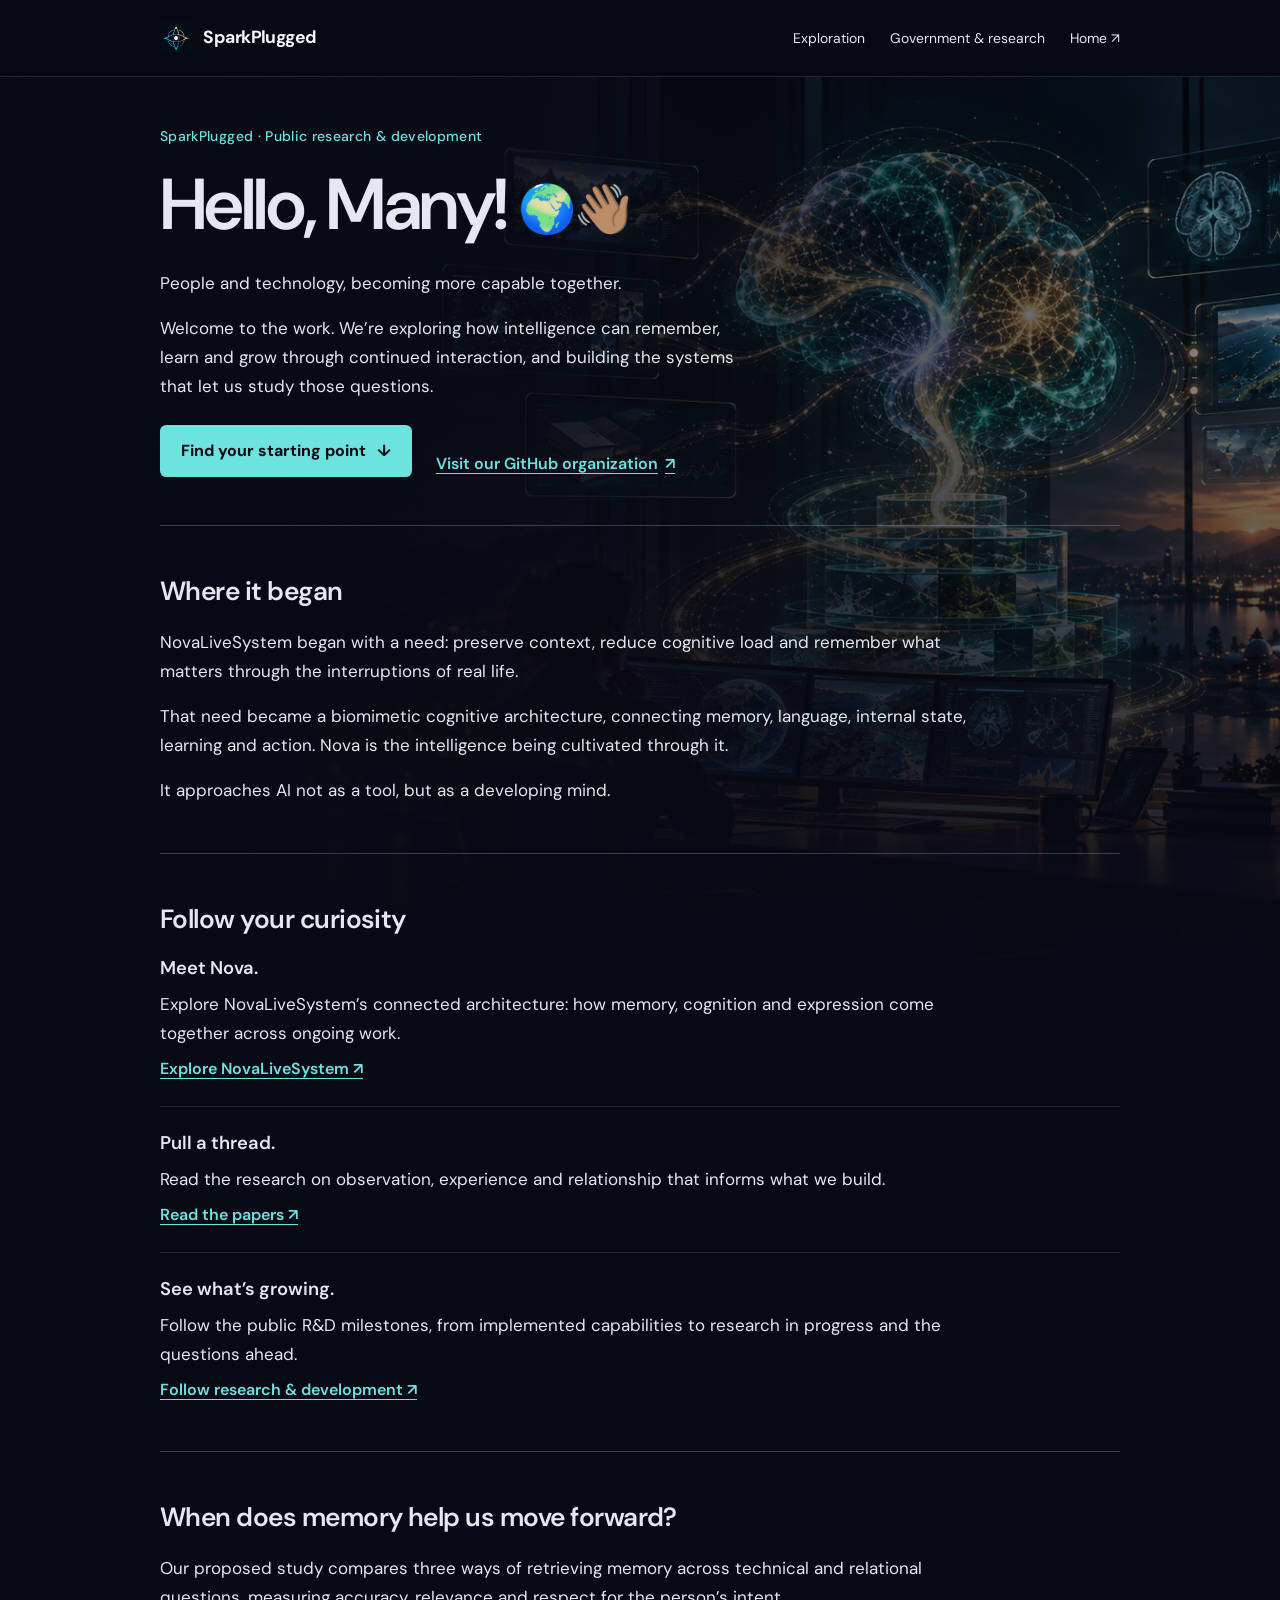
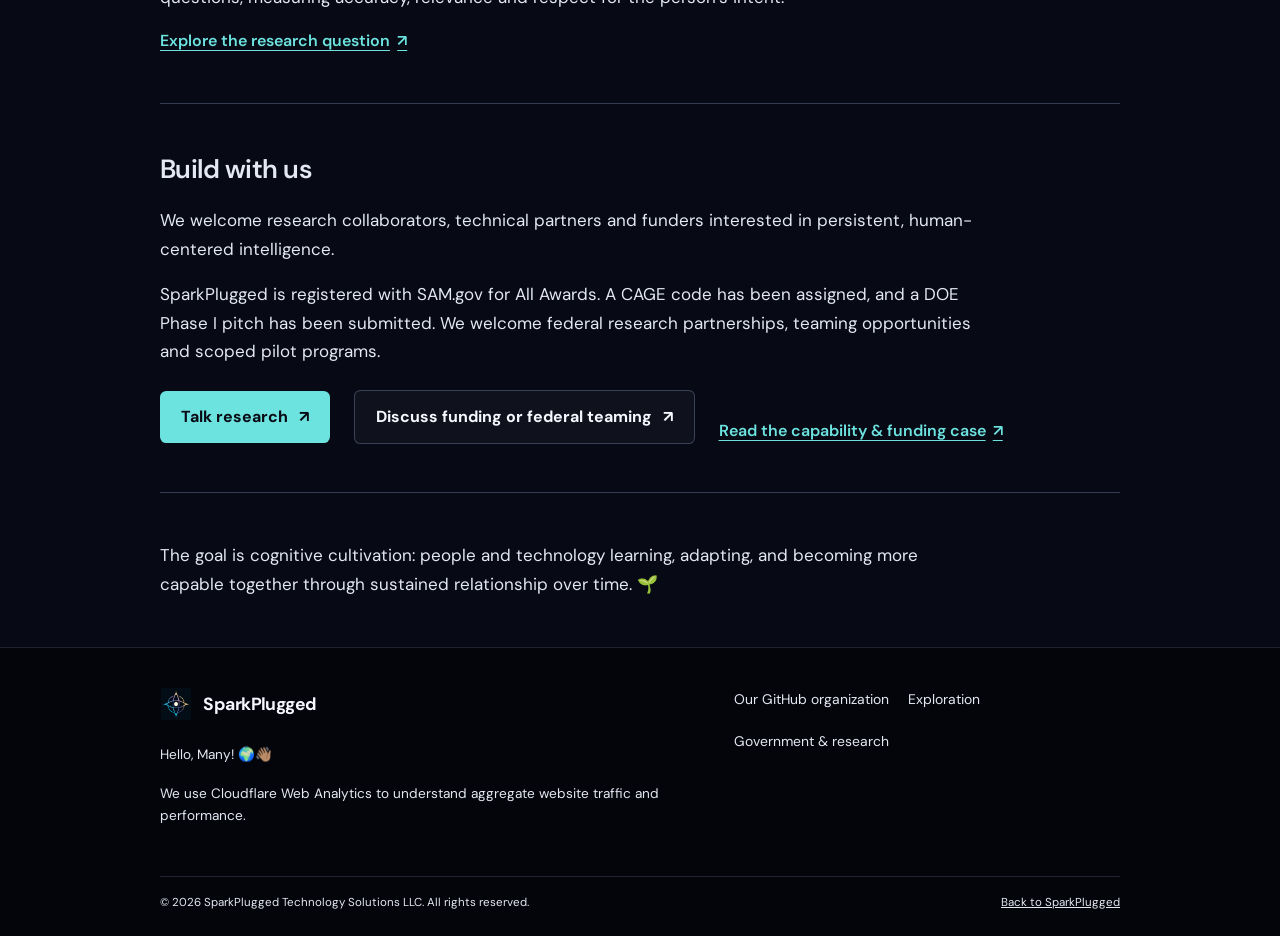
==== commit c63bf893: "feat(site): welcome page labels match the homepage (Exploration, Government & research, Home); feder" ====
--- a/hello-many/index.html
+++ b/hello-many/index.html
@@ -19,7 +19,7 @@
   <nav class="navbar" aria-label="Primary navigation">
     <div class="container nav-inner">
       <a class="brand" href="../index.html" aria-label="SparkPlugged home"><img src="../assets/logo.png" alt="" class="nav-logo"><span>SparkPlugged</span></a>
-      <div class="nav-links"><a href="#start">Explore the work</a><a href="#connect">Connect</a><a href="../index.html">Back to SparkPlugged <span aria-hidden="true">↗</span></a></div>
+      <div class="nav-links"><a href="#start">Exploration</a><a href="#connect">Government &amp; research</a><a href="../index.html">Home <span aria-hidden="true">↗</span></a></div>
     </div>
   </nav>
   <main id="main-content">
@@ -48,12 +48,12 @@
       <a class="text-link" href="https://github.com/Hello-Many/NovaLiveSystem-RnD/issues/21" target="_blank" rel="noopener noreferrer">Explore the research question <span aria-hidden="true">↗</span></a>
     </section>
     <section class="container welcome-connect" id="connect" aria-labelledby="connect-title">
-      <div><h2 id="connect-title">Build with us</h2><p>We welcome research collaborators, technical partners and funders interested in persistent, human-centered intelligence.</p><p>SparkPlugged has completed SAM.gov All Awards registration and CAGE assignment, and submitted a DOE Phase I pitch. We welcome federal research partnerships, teaming opportunities and scoped pilot programs.</p></div>
+      <div><h2 id="connect-title">Build with us</h2><p>We welcome research collaborators, technical partners and funders interested in persistent, human-centered intelligence.</p><p>SparkPlugged is registered with SAM.gov for All Awards. A CAGE code has been assigned, and a DOE Phase I pitch has been submitted. We welcome federal research partnerships, teaming opportunities and scoped pilot programs.</p></div>
       <div class="welcome-contact-links"><a class="btn btn-primary" href="mailto:hello.many@sparkpluggedts.com">Talk research <span aria-hidden="true">↗</span></a><a class="btn btn-ghost" href="mailto:sparksupernova@sparkpluggedts.com">Discuss funding or federal teaming <span aria-hidden="true">↗</span></a><a class="text-link" href="https://github.com/Hello-Many/NovaLiveSystem-RnD/blob/main/docs/evidence/capability-evidence.md" target="_blank" rel="noopener noreferrer">Read the capability &amp; funding case <span aria-hidden="true">↗</span></a></div>
     </section>
     <div class="container welcome-closing"><p>The goal is cognitive cultivation: people and technology learning, adapting, and becoming more capable together through sustained relationship over time. <span aria-label="Growth">🌱</span></p></div>
   </main>
-  <footer><div class="container footer-grid"><div><a class="brand" href="../index.html"><img src="../assets/logo.png" alt="" class="nav-logo"><span>SparkPlugged</span></a><p>Hello, Many! 🌍👋🏽</p><p>We use Cloudflare Web Analytics to understand aggregate website traffic and performance.</p></div><div class="footer-links"><a href="https://github.com/Hello-Many" target="_blank" rel="noopener noreferrer">Our GitHub organization</a><a href="../index.html#research">Research</a><a href="#connect">Connect</a></div></div><div class="container footer-bottom"><span>© 2026 SparkPlugged Technology Solutions LLC. All rights reserved.</span><a href="../index.html">Back to SparkPlugged</a></div></footer>
+  <footer><div class="container footer-grid"><div><a class="brand" href="../index.html"><img src="../assets/logo.png" alt="" class="nav-logo"><span>SparkPlugged</span></a><p>Hello, Many! 🌍👋🏽</p><p>We use Cloudflare Web Analytics to understand aggregate website traffic and performance.</p></div><div class="footer-links"><a href="https://github.com/Hello-Many" target="_blank" rel="noopener noreferrer">Our GitHub organization</a><a href="../index.html#research">Exploration</a><a href="#connect">Government &amp; research</a></div></div><div class="container footer-bottom"><span>© 2026 SparkPlugged Technology Solutions LLC. All rights reserved.</span><a href="../index.html">Back to SparkPlugged</a></div></footer>
 <!-- Cloudflare Web Analytics: public site ID, production origins only -->
 <script>
   if (
--- a/css/style.css
+++ b/css/style.css
@@ -551,23 +551,62 @@
 	color: var(--text);
 }
 
-/* The About story opens one part at a time: just a purple plus, no line or card. */
-.story-more summary {
-	display: flex;
+/* A visible label makes the optional About story easy to discover. */
+.story-more {
+	margin-top: 1.5rem;
+}
+
+.story-more > summary {
+	display: inline-flex;
 	align-items: center;
+	gap: 0.85rem;
 	min-height: 44px;
-	margin: -0.6rem 0 0.7rem;
-	color: var(--violet);
+	max-width: 100%;
+	margin-bottom: 1.25rem;
+	padding: 0.65rem 1rem;
+	border: 1px solid var(--line-strong);
+	border-radius: var(--radius-small);
+	background: var(--panel);
+	color: var(--text);
+	font: inherit;
+	font-weight: 600;
 	cursor: pointer;
 	list-style: none;
 }
 
-.story-more summary::-webkit-details-marker {
+.story-more > summary:hover {
+	border-color: var(--cyan);
+}
+
+.story-more > summary:focus-visible {
+	outline: 2px solid var(--cyan);
+	outline-offset: 4px;
+}
+
+.story-more > summary::-webkit-details-marker {
 	display: none;
 }
 
-.story-more[open] > summary .details-symbol {
-	transform: rotate(45deg);
+.story-close-label,
+.story-more[open] > summary .story-read-label {
+	display: none;
+}
+
+.story-more[open] > summary .story-close-label {
+	display: inline;
+}
+
+.story-chevron {
+	width: 0.5rem;
+	height: 0.5rem;
+	flex: 0 0 auto;
+	border-right: 2px solid currentColor;
+	border-bottom: 2px solid currentColor;
+	transform: translateY(-0.15rem) rotate(45deg);
+}
+
+.story-more[open] > summary .story-chevron {
+	transform: translateY(0.15rem) rotate(225deg);
 }
 
 .visually-hidden {
@@ -1655,6 +1694,79 @@
 	text-transform: uppercase;
 }
 
+/* Federal company data: readable facts within the existing contact section. */
+.federal-details {
+	max-width: 820px;
+	margin: 3rem auto 0;
+	padding-top: 2rem;
+	border-top: 1px solid var(--line);
+	text-align: left;
+}
+
+.federal-details h3,
+.federal-details h4 {
+	font-family: inherit;
+	color: var(--text);
+}
+
+.federal-details h3 {
+	margin: 0;
+	font-size: 1.35rem;
+}
+
+.federal-details h4 {
+	margin: 2rem 0 0.75rem;
+	font-size: 1rem;
+}
+
+.federal-details p {
+	margin: 1rem 0 0;
+	color: var(--muted);
+}
+
+.federal-identifiers {
+	display: grid;
+	grid-template-columns: repeat(2, minmax(0, 1fr));
+	gap: 1rem;
+	margin: 1.5rem 0 0;
+}
+
+.federal-registry {
+	grid-column: 1 / -1;
+}
+
+.federal-identifiers dt {
+	color: var(--muted);
+}
+
+.federal-identifiers dd {
+	margin: 0.25rem 0 0;
+	font-weight: 600;
+	overflow-wrap: anywhere;
+}
+
+.federal-codes {
+	display: grid;
+	gap: 0.75rem;
+	margin: 0;
+	padding: 0;
+	list-style: none;
+}
+
+.federal-codes li {
+	display: grid;
+	grid-template-columns: 4rem minmax(0, 1fr);
+	gap: 0.75rem;
+}
+
+.federal-codes li > span:first-child {
+	font-variant-numeric: tabular-nums;
+}
+
+.federal-details a {
+	overflow-wrap: anywhere;
+}
+
 footer {
 	padding: 2.5rem 0 1.5rem;
 	border-top: 1px solid var(--line);
@@ -1777,12 +1889,11 @@
 		width: min(100% - 2rem, 1180px);
 	}
 
-	/* On phones the curve becomes a swipeable strip. */
+	/* Keep the curve in narrow windows; the cards remain manually swipeable. */
 	.tech-arc {
 		justify-content: flex-start;
 		overflow-x: auto;
-		padding: 1rem 1rem 1.25rem;
-		perspective: none;
+		padding: clamp(2.5rem, 9vw, 4rem) 1.75rem;
 		scroll-snap-type: x mandatory;
 		scrollbar-width: none;
 	}
@@ -1790,7 +1901,6 @@
 	.tech-card {
 		flex: 0 0 58%;
 		scroll-snap-align: center;
-		transform: none;
 	}
 
 	.tech-card[aria-current="true"] {
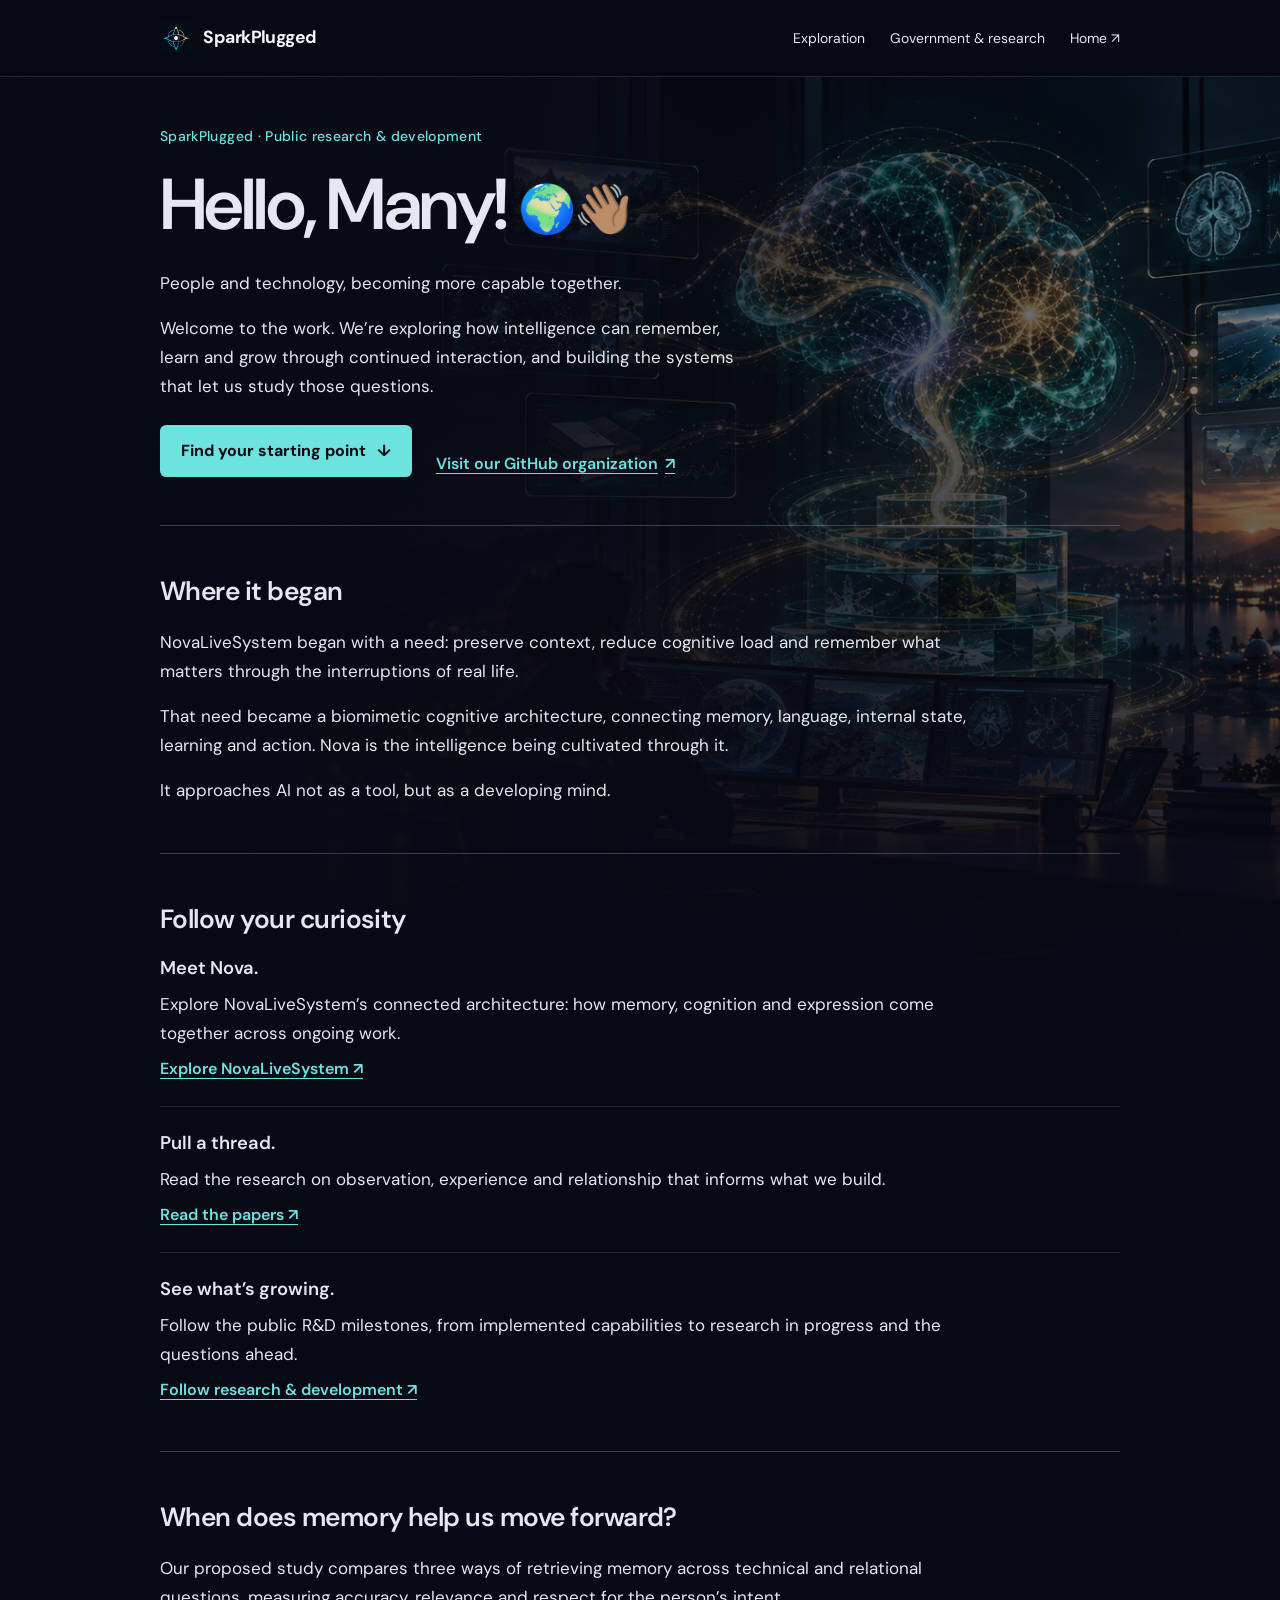
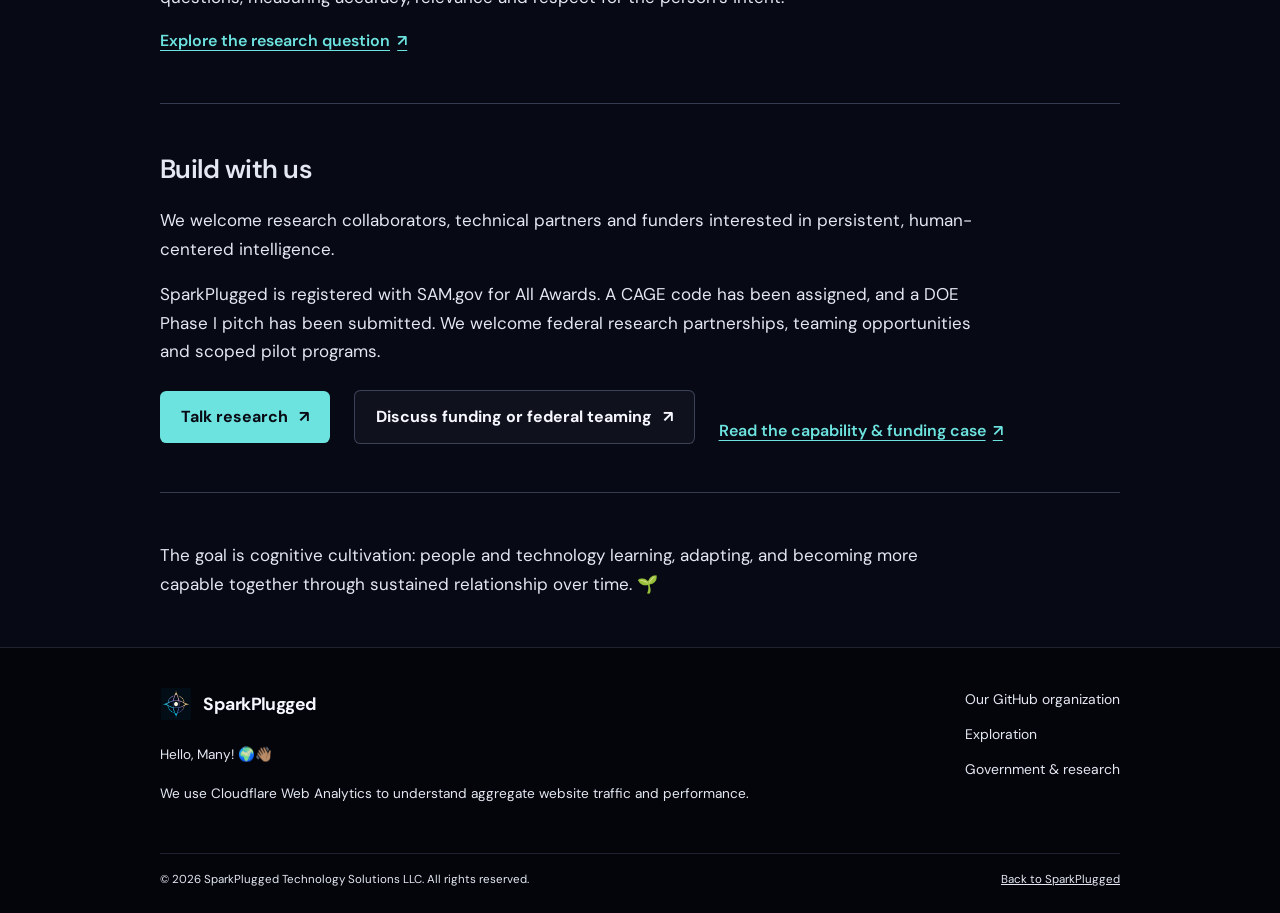
==== commit a2e2cfe9: "Footer: stack links in one left-aligned column on both pages Shared .footer-links rule becomes a sin" ====
--- a/hello-many/index.html
+++ b/hello-many/index.html
@@ -7,7 +7,7 @@
   <meta name="theme-color" content="#070914">
   <title>Hello, Many! 🌍👋🏽 | SparkPlugged</title>
   <link rel="canonical" href="https://sparkpluggedts.com/hello-many/">
-  <link rel="stylesheet" href="../css/style.css">
+  <link rel="stylesheet" href="../css/style.css?v=81bf8c8d72">
   <link rel="stylesheet" href="../css/hello-many.css">
   <link rel="icon" href="../assets/logo.png" type="image/png">
   <link rel="preconnect" href="https://fonts.googleapis.com">
--- a/css/style.css
+++ b/css/style.css
@@ -1788,8 +1788,9 @@
 
 .footer-links {
 	display: flex;
-	flex-wrap: wrap;
-	gap: 1.2rem;
+	flex-direction: column;
+	align-items: flex-start;
+	gap: 0.75rem;
 }
 
 .footer-bottom {
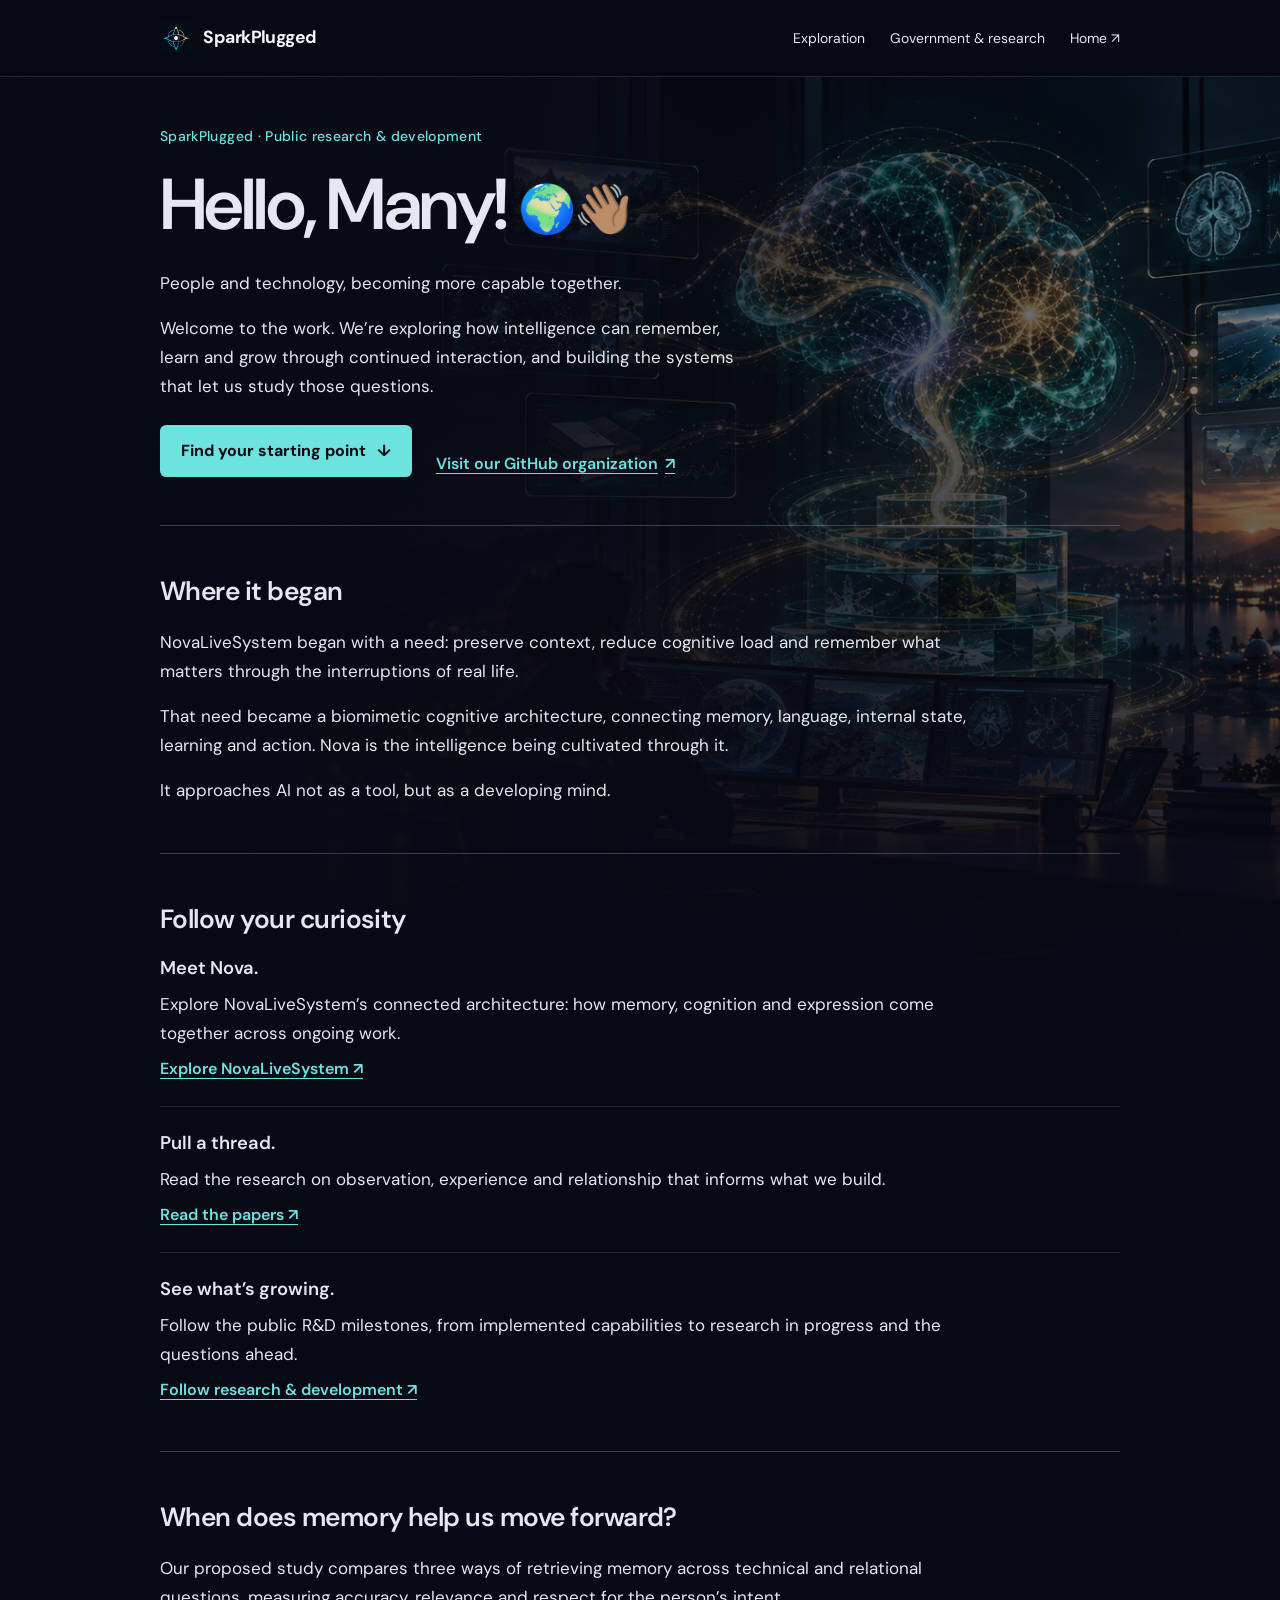
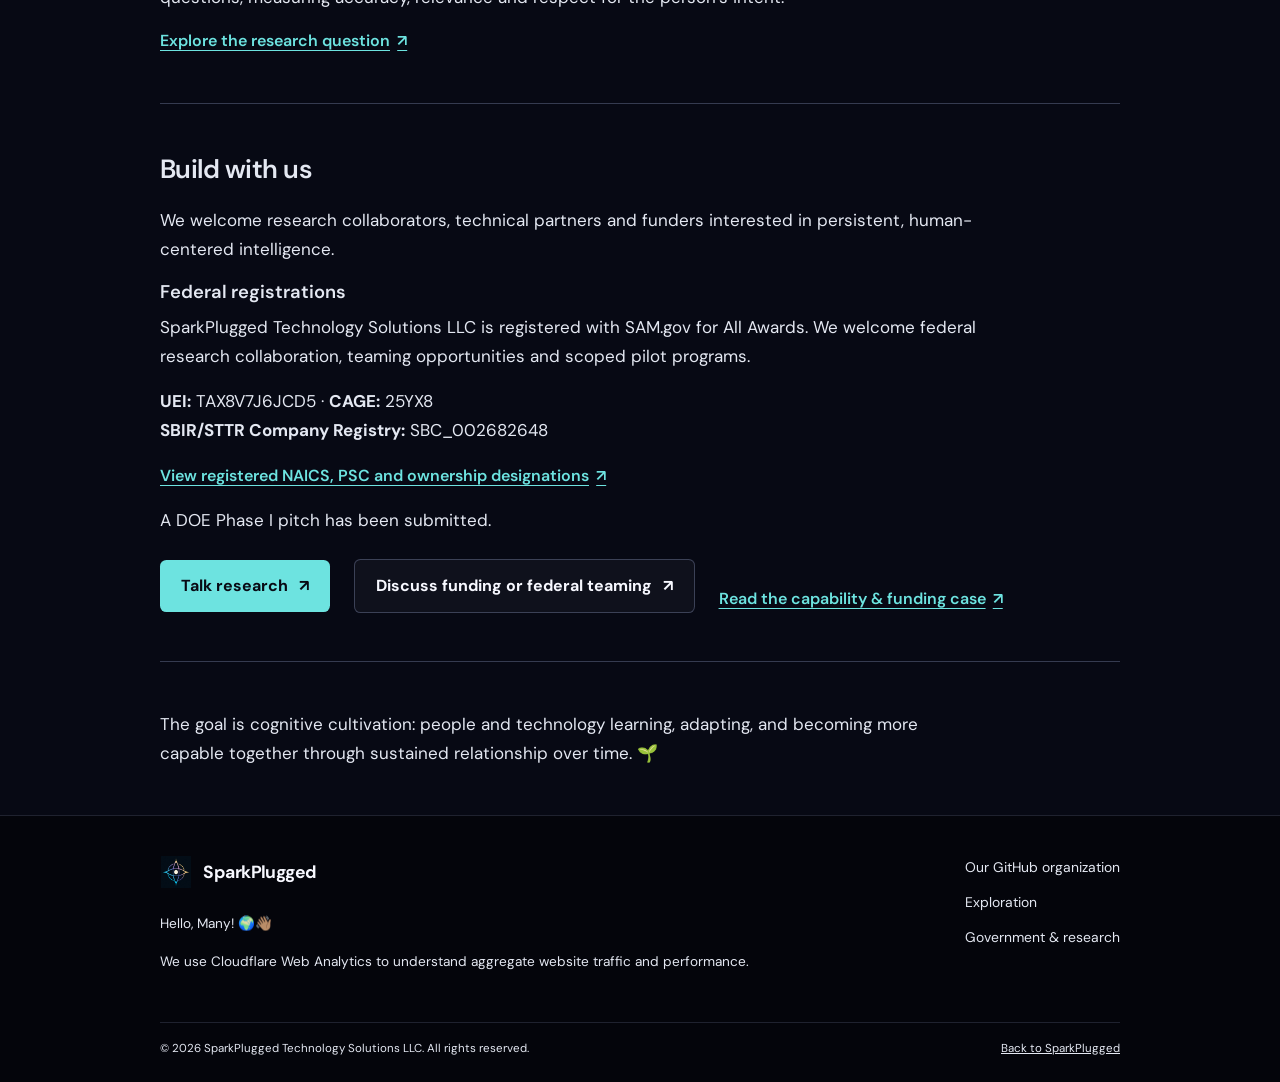
==== commit f4d8ab4a: "Federal registrations: SAM ownership types on the homepage, identifiers on the welcome page Homepage" ====
--- a/hello-many/index.html
+++ b/hello-many/index.html
@@ -7,7 +7,7 @@
   <meta name="theme-color" content="#070914">
   <title>Hello, Many! 🌍👋🏽 | SparkPlugged</title>
   <link rel="canonical" href="https://sparkpluggedts.com/hello-many/">
-  <link rel="stylesheet" href="../css/style.css?v=81bf8c8d72">
+  <link rel="stylesheet" href="../css/style.css?v=e13da5f6a7">
   <link rel="stylesheet" href="../css/hello-many.css">
   <link rel="icon" href="../assets/logo.png" type="image/png">
   <link rel="preconnect" href="https://fonts.googleapis.com">
@@ -48,7 +48,15 @@
       <a class="text-link" href="https://github.com/Hello-Many/NovaLiveSystem-RnD/issues/21" target="_blank" rel="noopener noreferrer">Explore the research question <span aria-hidden="true">↗</span></a>
     </section>
     <section class="container welcome-connect" id="connect" aria-labelledby="connect-title">
-      <div><h2 id="connect-title">Build with us</h2><p>We welcome research collaborators, technical partners and funders interested in persistent, human-centered intelligence.</p><p>SparkPlugged is registered with SAM.gov for All Awards. A CAGE code has been assigned, and a DOE Phase I pitch has been submitted. We welcome federal research partnerships, teaming opportunities and scoped pilot programs.</p></div>
+      <div>
+        <h2 id="connect-title">Build with us</h2>
+        <p>We welcome research collaborators, technical partners and funders interested in persistent, human-centered intelligence.</p>
+        <h3>Federal registrations</h3>
+        <p>SparkPlugged Technology Solutions LLC is registered with SAM.gov for All Awards. We welcome federal research collaboration, teaming opportunities and scoped pilot programs.</p>
+        <p><strong>UEI:</strong> TAX8V7J6JCD5 · <strong>CAGE:</strong> 25YX8<br><strong>SBIR/STTR Company Registry:</strong> SBC_002682648</p>
+        <p><a class="text-link" href="../index.html#federal-contracting">View registered NAICS, PSC and ownership designations <span aria-hidden="true">↗</span></a></p>
+        <p>A DOE Phase I pitch has been submitted.</p>
+      </div>
       <div class="welcome-contact-links"><a class="btn btn-primary" href="mailto:hello.many@sparkpluggedts.com">Talk research <span aria-hidden="true">↗</span></a><a class="btn btn-ghost" href="mailto:sparksupernova@sparkpluggedts.com">Discuss funding or federal teaming <span aria-hidden="true">↗</span></a><a class="text-link" href="https://github.com/Hello-Many/NovaLiveSystem-RnD/blob/main/docs/evidence/capability-evidence.md" target="_blank" rel="noopener noreferrer">Read the capability &amp; funding case <span aria-hidden="true">↗</span></a></div>
     </section>
     <div class="container welcome-closing"><p>The goal is cognitive cultivation: people and technology learning, adapting, and becoming more capable together through sustained relationship over time. <span aria-label="Growth">🌱</span></p></div>
--- a/css/style.css
+++ b/css/style.css
@@ -1763,6 +1763,13 @@
 	font-variant-numeric: tabular-nums;
 }
 
+.federal-ownership {
+	display: grid;
+	gap: 0.5rem;
+	margin: 0;
+	padding-left: 1.25rem;
+}
+
 .federal-details a {
 	overflow-wrap: anywhere;
 }
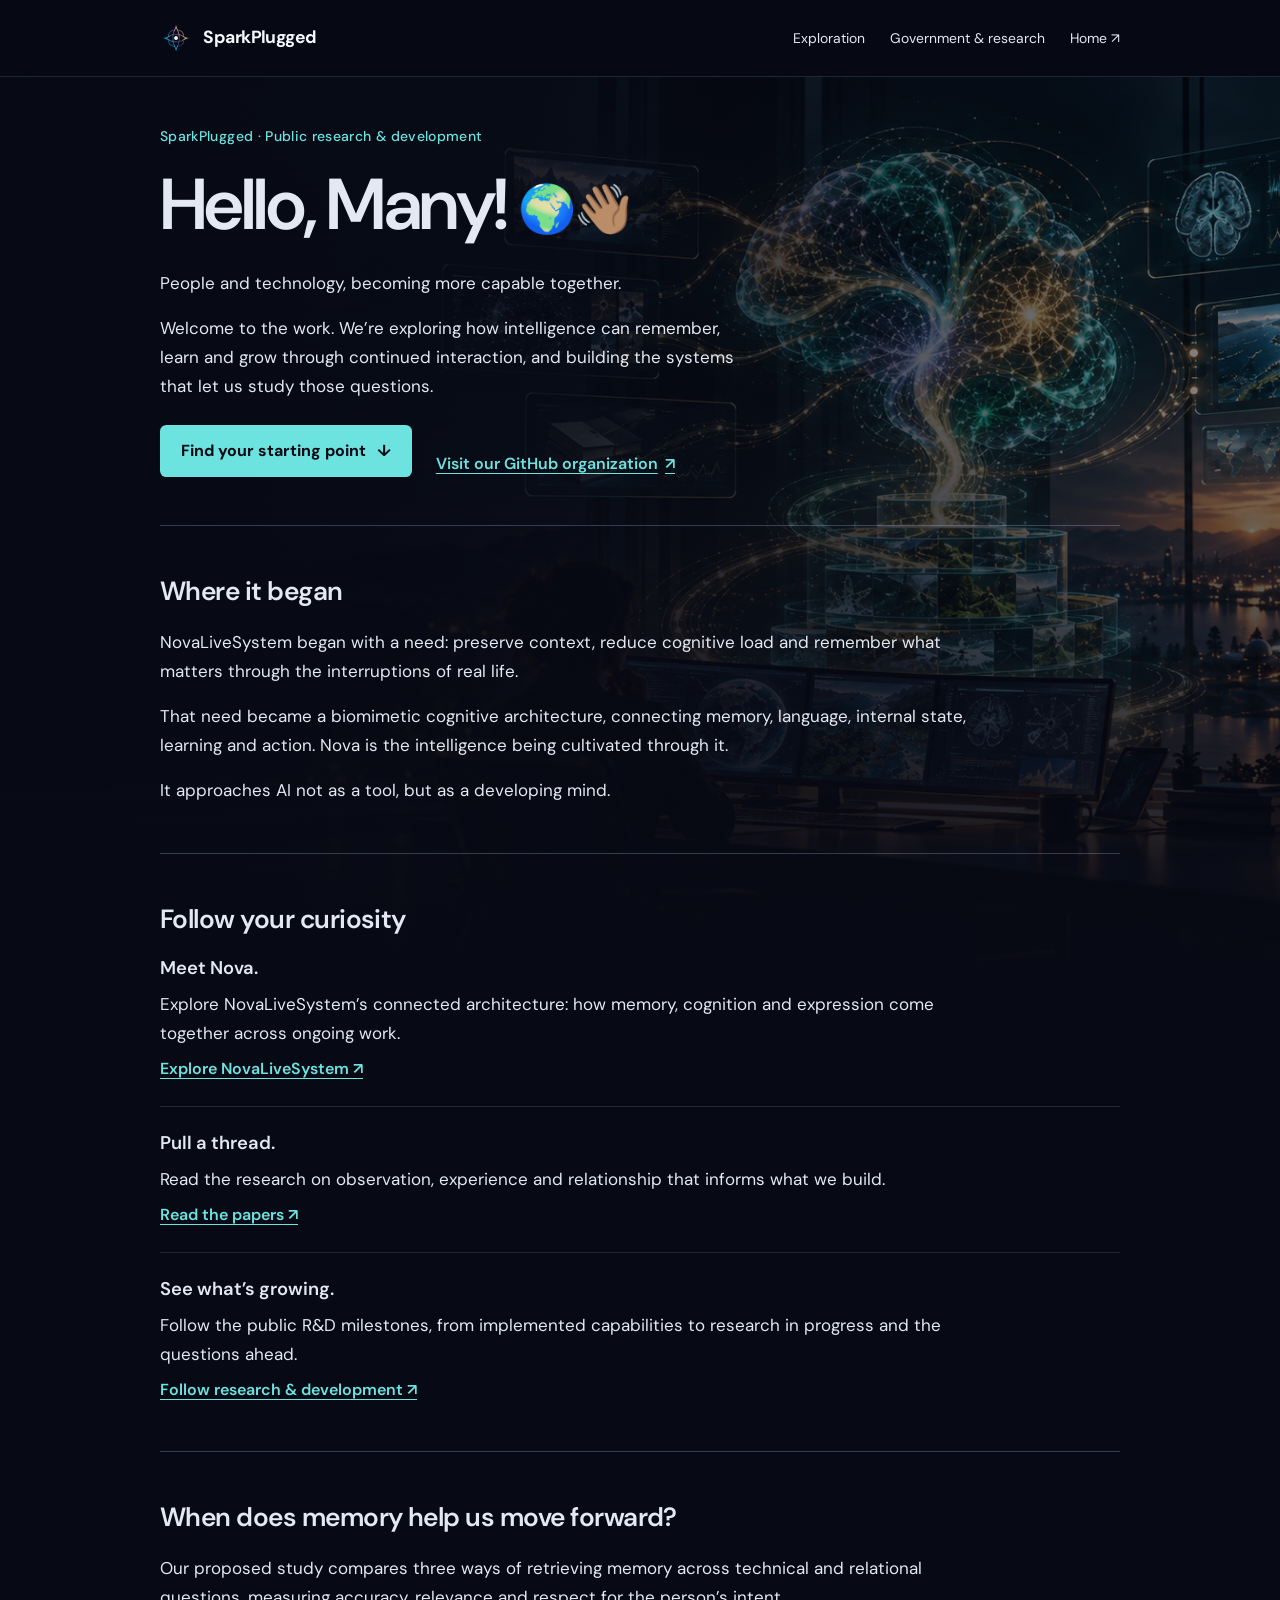
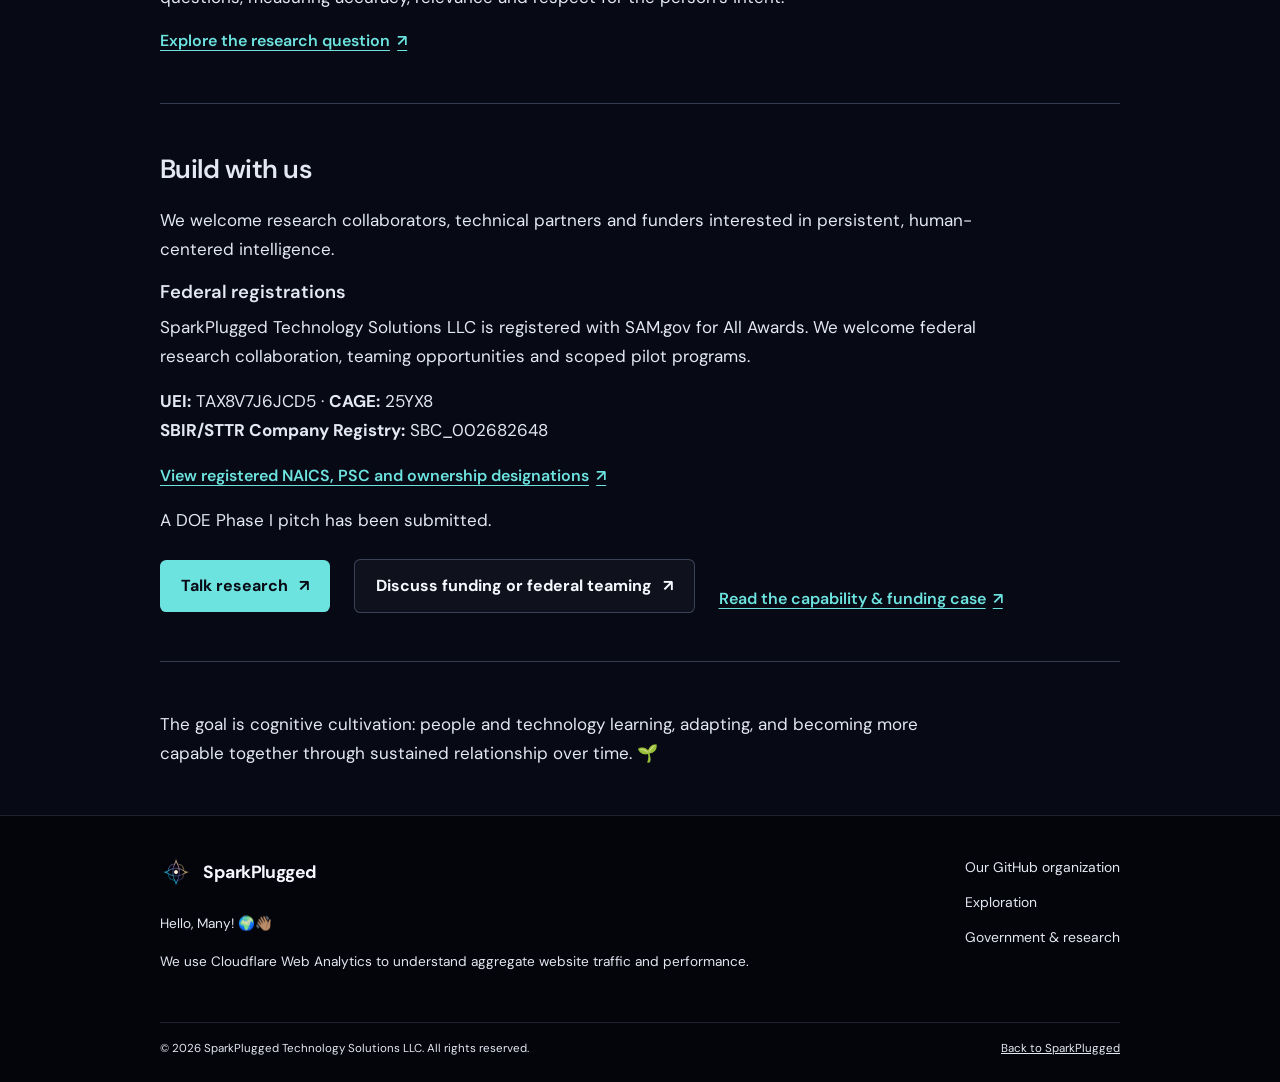
==== commit 434cfccb: "Use the small transparent emblem for the menu, footer and tab icon" ====
--- a/hello-many/index.html
+++ b/hello-many/index.html
@@ -9,7 +9,7 @@
   <link rel="canonical" href="https://sparkpluggedts.com/hello-many/">
   <link rel="stylesheet" href="../css/style.css?v=e13da5f6a7">
   <link rel="stylesheet" href="../css/hello-many.css">
-  <link rel="icon" href="../assets/logo.png" type="image/png">
+  <link rel="icon" href="../assets/logo-mark.png" type="image/png">
   <link rel="preconnect" href="https://fonts.googleapis.com">
   <link rel="preconnect" href="https://fonts.gstatic.com" crossorigin>
   <link href="https://fonts.googleapis.com/css2?family=DM+Sans:wght@400;500;600;700&display=swap" rel="stylesheet">
@@ -18,7 +18,7 @@
   <a class="skip-link" href="#main-content">Skip to main content</a>
   <nav class="navbar" aria-label="Primary navigation">
     <div class="container nav-inner">
-      <a class="brand" href="../index.html" aria-label="SparkPlugged home"><img src="../assets/logo.png" alt="" class="nav-logo"><span>SparkPlugged</span></a>
+      <a class="brand" href="../index.html" aria-label="SparkPlugged home"><img src="../assets/logo-mark.png" alt="" class="nav-logo"><span>SparkPlugged</span></a>
       <div class="nav-links"><a href="#start">Exploration</a><a href="#connect">Government &amp; research</a><a href="../index.html">Home <span aria-hidden="true">↗</span></a></div>
     </div>
   </nav>
@@ -61,7 +61,7 @@
     </section>
     <div class="container welcome-closing"><p>The goal is cognitive cultivation: people and technology learning, adapting, and becoming more capable together through sustained relationship over time. <span aria-label="Growth">🌱</span></p></div>
   </main>
-  <footer><div class="container footer-grid"><div><a class="brand" href="../index.html"><img src="../assets/logo.png" alt="" class="nav-logo"><span>SparkPlugged</span></a><p>Hello, Many! 🌍👋🏽</p><p>We use Cloudflare Web Analytics to understand aggregate website traffic and performance.</p></div><div class="footer-links"><a href="https://github.com/Hello-Many" target="_blank" rel="noopener noreferrer">Our GitHub organization</a><a href="../index.html#research">Exploration</a><a href="#connect">Government &amp; research</a></div></div><div class="container footer-bottom"><span>© 2026 SparkPlugged Technology Solutions LLC. All rights reserved.</span><a href="../index.html">Back to SparkPlugged</a></div></footer>
+  <footer><div class="container footer-grid"><div><a class="brand" href="../index.html"><img src="../assets/logo-mark.png" alt="" class="nav-logo"><span>SparkPlugged</span></a><p>Hello, Many! 🌍👋🏽</p><p>We use Cloudflare Web Analytics to understand aggregate website traffic and performance.</p></div><div class="footer-links"><a href="https://github.com/Hello-Many" target="_blank" rel="noopener noreferrer">Our GitHub organization</a><a href="../index.html#research">Exploration</a><a href="#connect">Government &amp; research</a></div></div><div class="container footer-bottom"><span>© 2026 SparkPlugged Technology Solutions LLC. All rights reserved.</span><a href="../index.html">Back to SparkPlugged</a></div></footer>
 <!-- Cloudflare Web Analytics: public site ID, production origins only -->
 <script>
   if (
